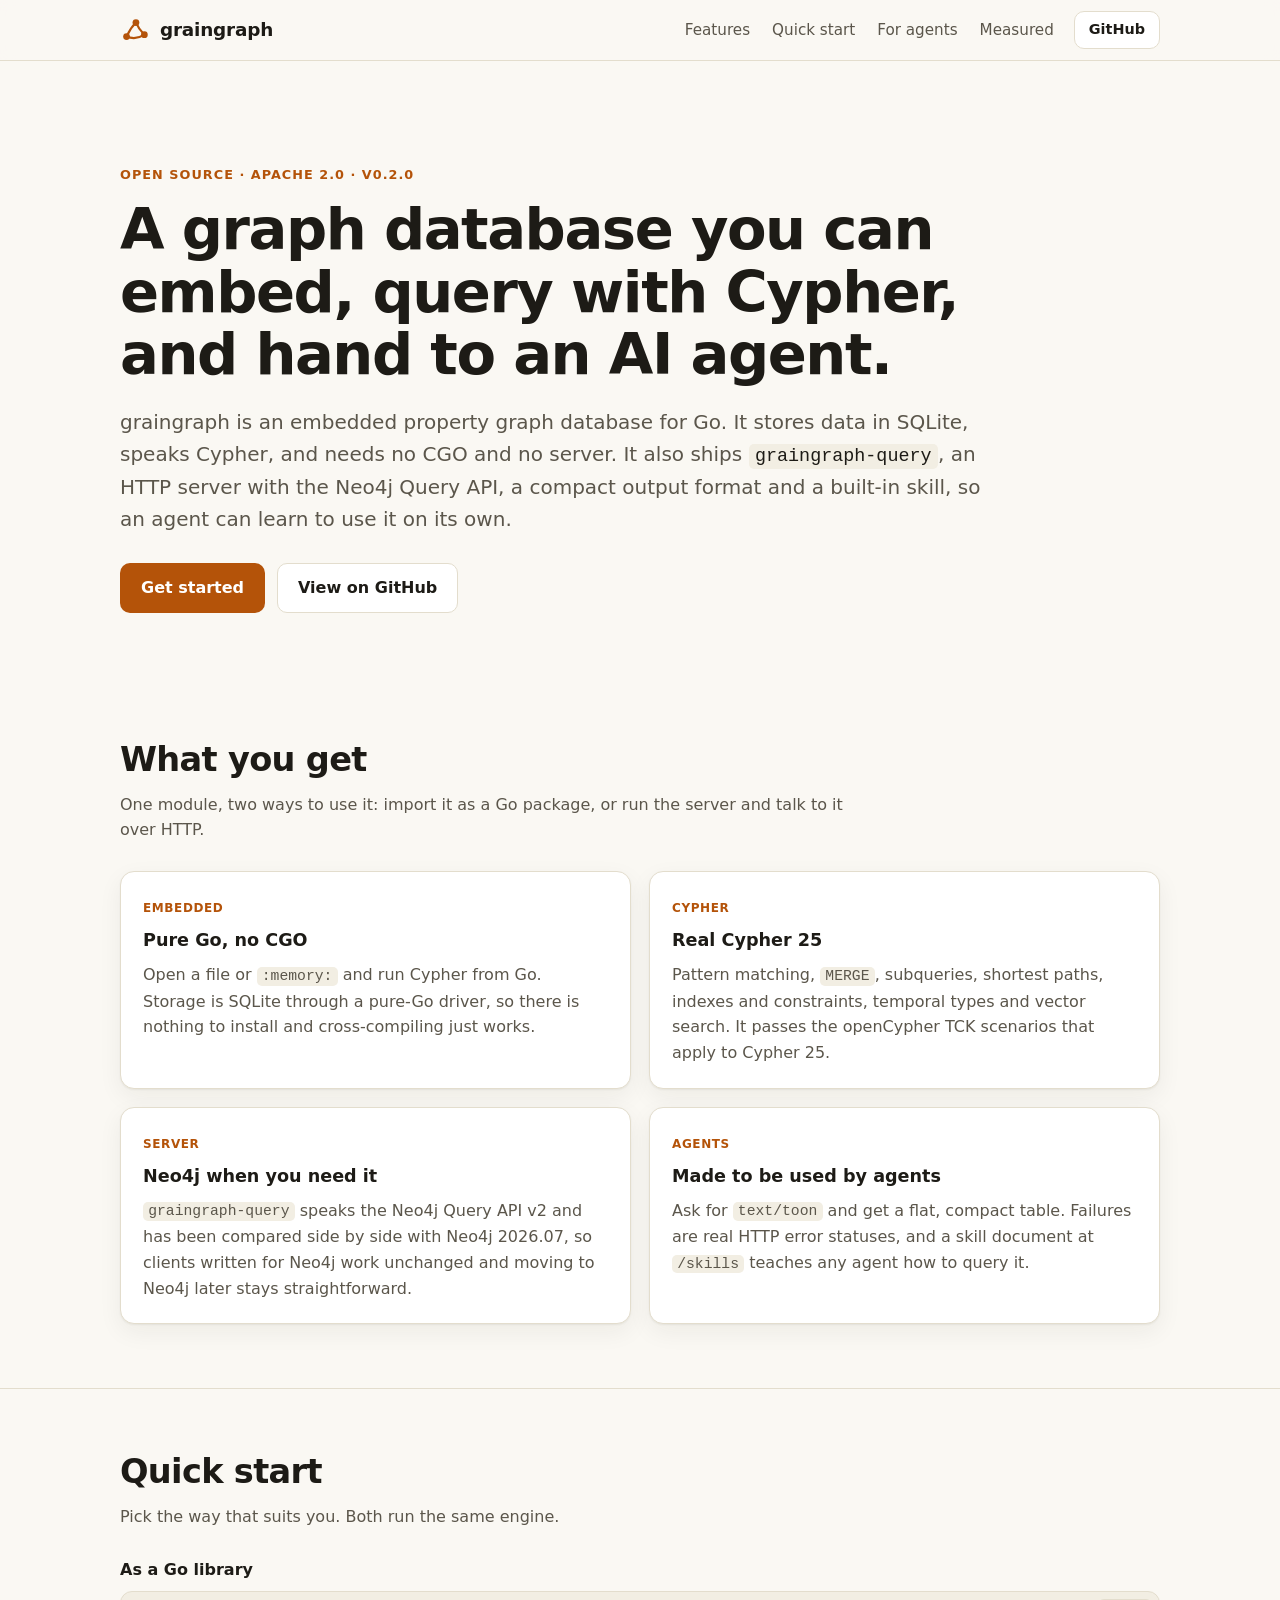
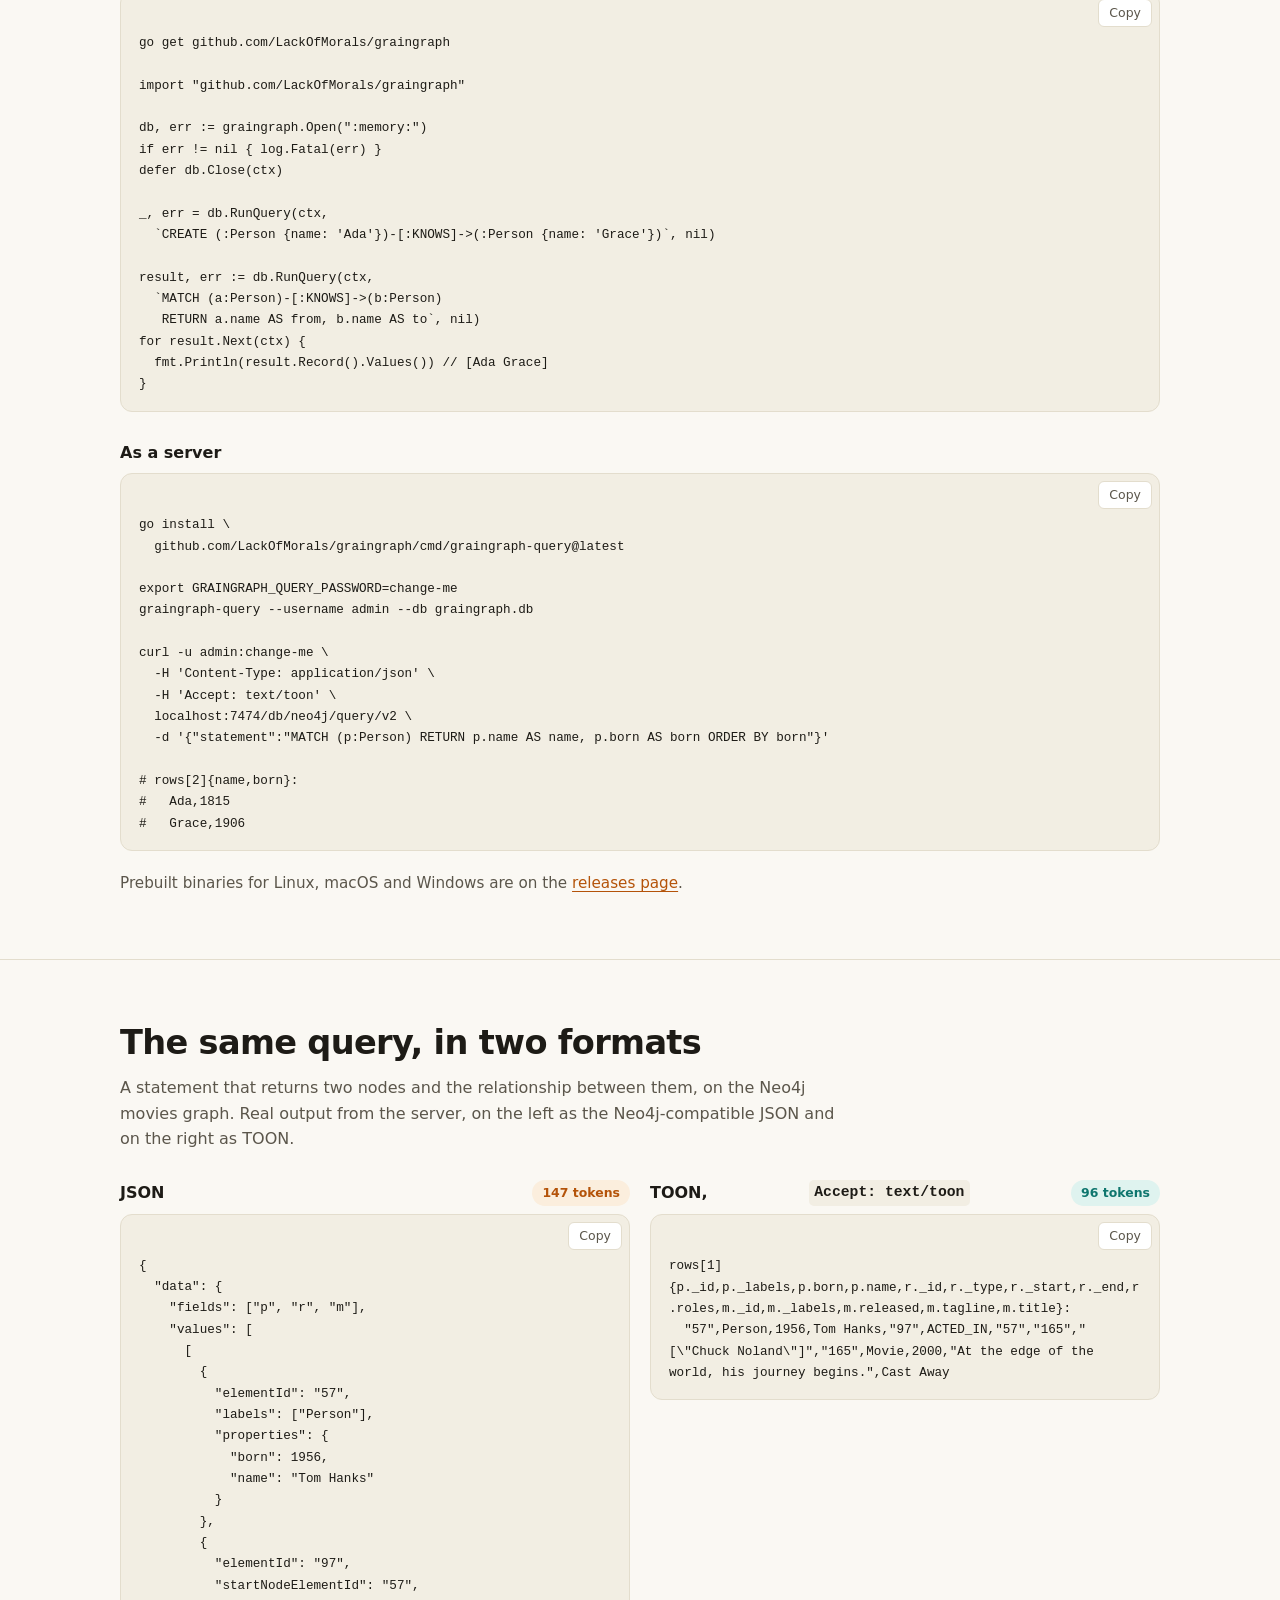
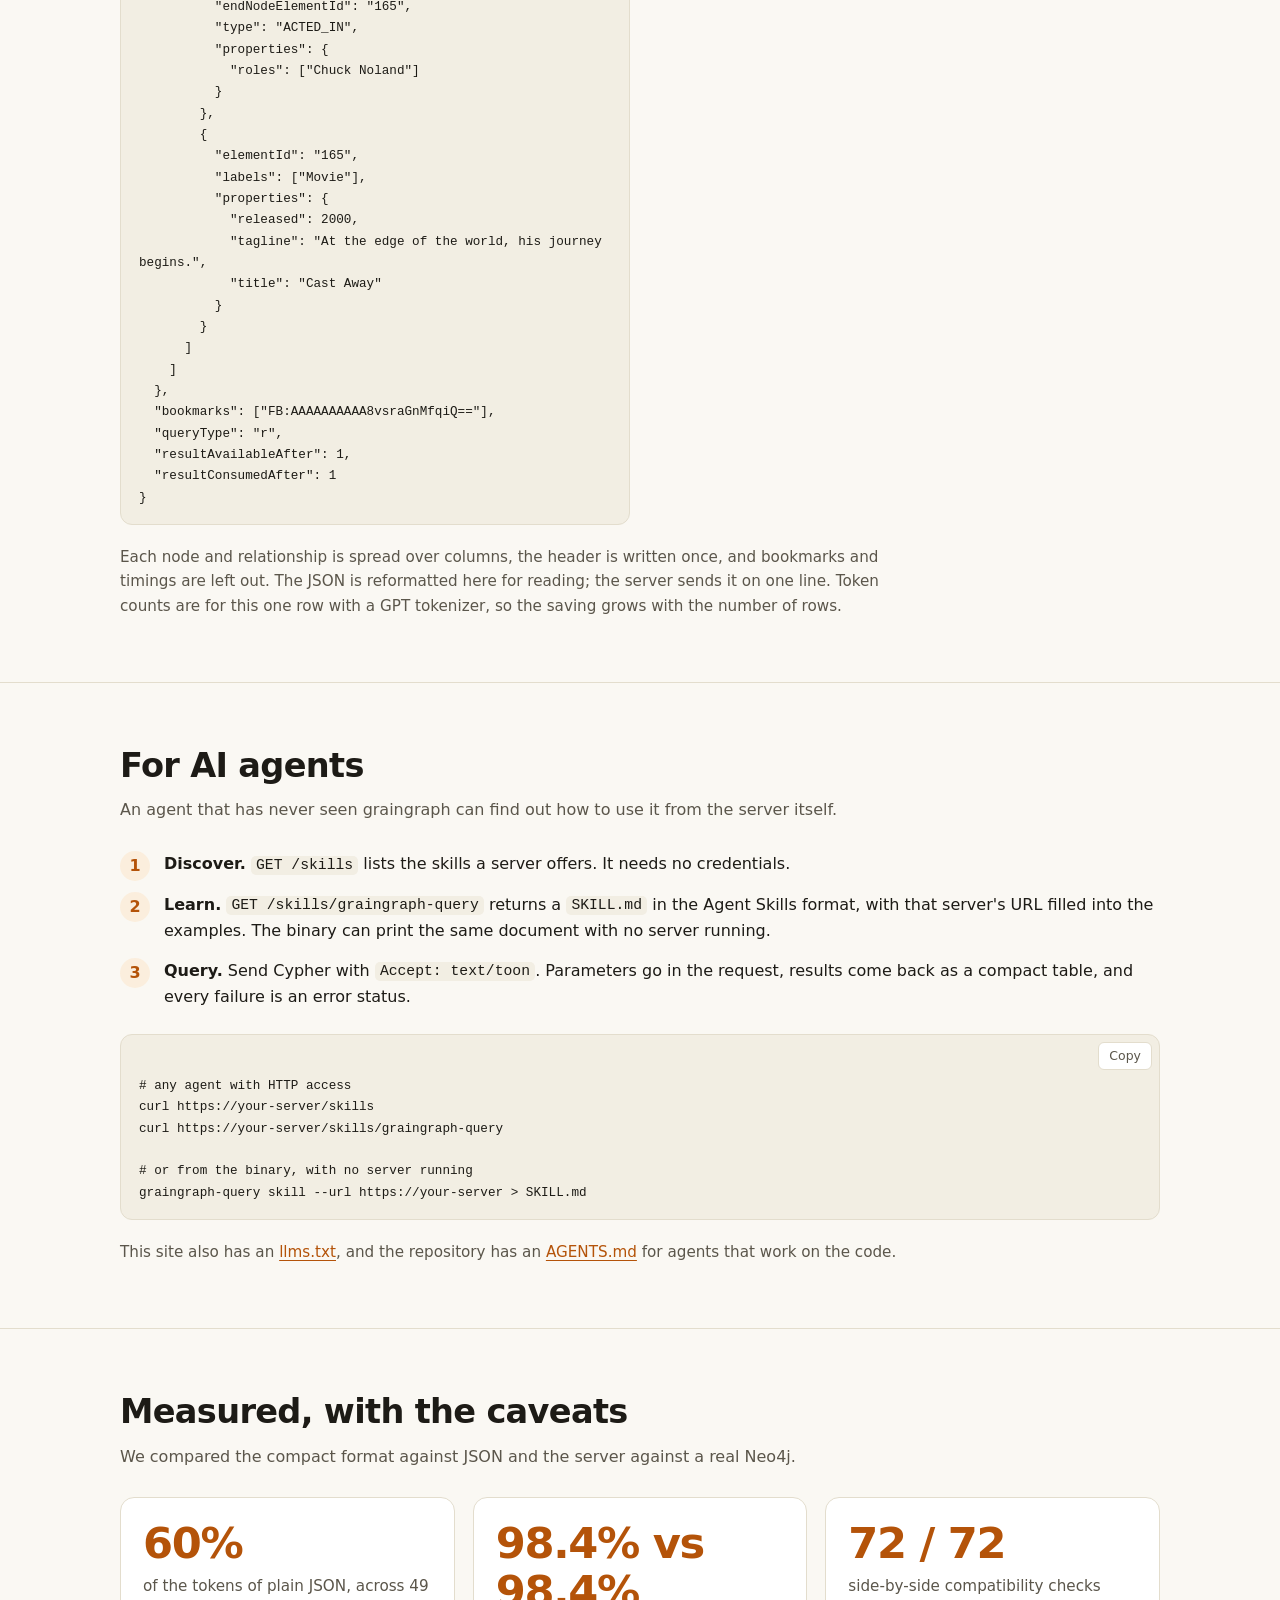
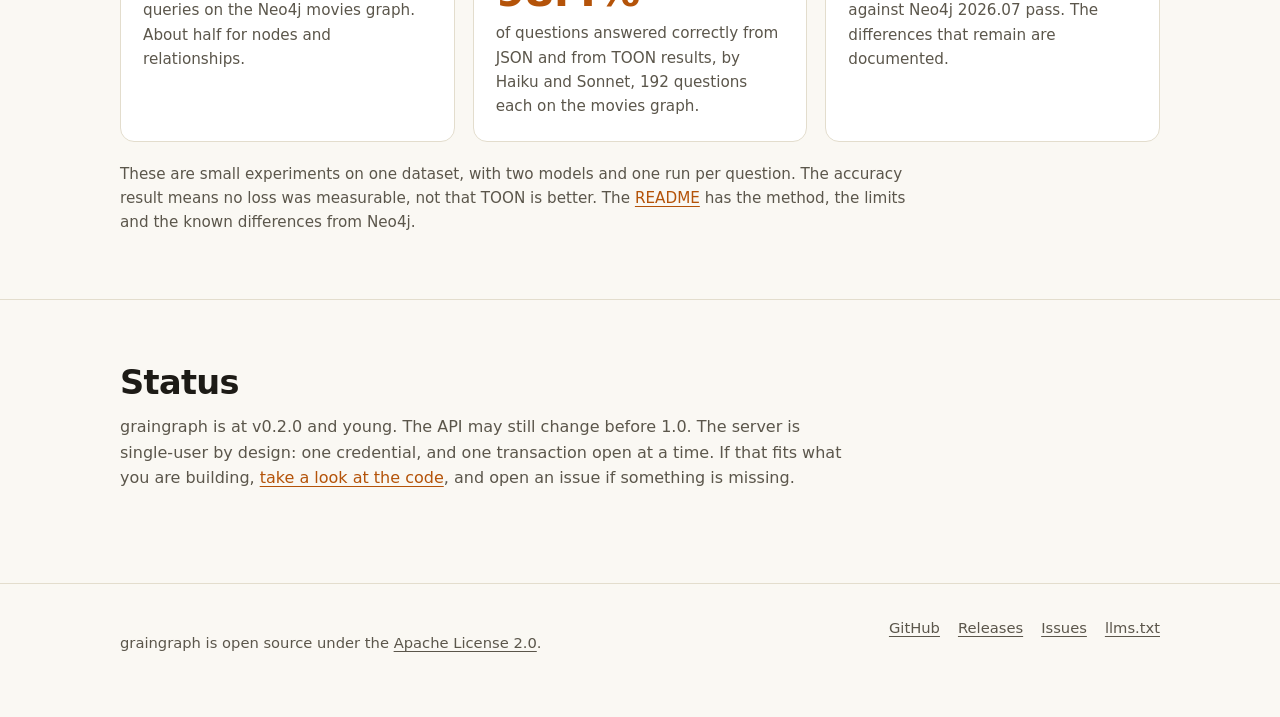
==== index.html @ 4929d7bf "Add the graingraph.com website A single-page site in plain HTML and CSS with no build step and no ex" ====
<!doctype html>
<html lang="en">
<head>
<meta charset="utf-8">
<meta name="viewport" content="width=device-width, initial-scale=1">
<title>graingraph: embedded graph database for Go, Neo4j-compatible</title>
<meta name="description" content="graingraph is an embedded property graph database for Go: Cypher over SQLite, no CGO. It also ships graingraph-query, a Neo4j Query API server with compact output and a built-in skill for AI agents.">
<link rel="canonical" href="https://graingraph.com/">
<link rel="icon" href="favicon.svg" type="image/svg+xml">
<meta name="theme-color" content="#faf8f3" media="(prefers-color-scheme: light)">
<meta name="theme-color" content="#14130f" media="(prefers-color-scheme: dark)">
<meta property="og:type" content="website">
<meta property="og:title" content="graingraph: embedded graph database for Go">
<meta property="og:description" content="Cypher over SQLite for Go, plus a Neo4j-compatible server with compact output and a built-in skill for AI agents.">
<meta property="og:url" content="https://graingraph.com/">
<meta name="twitter:card" content="summary">
<link rel="stylesheet" href="style.css">
<script src="script.js" defer></script>
</head>
<body>
<a class="skip" href="#main">Skip to content</a>

<header class="site-header">
  <div class="wrap bar">
    <a class="brand" href="./" aria-label="graingraph home">
      <svg viewBox="0 0 32 32" aria-hidden="true">
        <path class="e" d="M7 23 C 11 14, 14 11, 17 8 M17 8 C 19 13, 22 17, 26 21 M7 23 C 14 26, 20 25, 26 21" fill="none" stroke-width="2.2" stroke-linecap="round"/>
        <circle class="n" cx="7" cy="23" r="3.6"/><circle class="n" cx="17" cy="8" r="3.6"/><circle class="n" cx="26" cy="21" r="3.6"/>
      </svg>
      graingraph
    </a>
    <nav aria-label="Main">
      <ul>
        <li><a href="#features">Features</a></li>
        <li><a href="#quick-start">Quick start</a></li>
        <li><a href="#agents">For agents</a></li>
        <li><a href="#measured">Measured</a></li>
        <li><a class="btn secondary small" href="https://github.com/LackOfMorals/graingraph">GitHub</a></li>
      </ul>
    </nav>
  </div>
</header>

<main id="main">
  <div class="wrap">
    <div class="hero">
      <p class="eyebrow">Open source &middot; Apache 2.0 &middot; v0.2.0</p>
      <h1>A graph database you can embed, query with Cypher, and hand to an AI agent.</h1>
      <p class="lede">graingraph is an embedded property graph database for Go. It stores data in SQLite, speaks Cypher, and needs no CGO and no server. It also ships <code>graingraph-query</code>, an HTTP server with the Neo4j Query API, a compact output format and a built-in skill, so an agent can learn to use it on its own.</p>
      <div class="cta">
        <a class="btn primary" href="#quick-start">Get started</a>
        <a class="btn secondary" href="https://github.com/LackOfMorals/graingraph">View on GitHub</a>
      </div>
    </div>
  </div>

  <section id="features">
    <div class="wrap">
      <h2>What you get</h2>
      <p class="sub">One module, two ways to use it: import it as a Go package, or run the server and talk to it over HTTP.</p>
      <div class="cards">
        <article class="card">
          <span class="tag">Embedded</span>
          <h3>Pure Go, no CGO</h3>
          <p>Open a file or <code>:memory:</code> and run Cypher from Go. Storage is SQLite through a pure-Go driver, so there is nothing to install and cross-compiling just works.</p>
        </article>
        <article class="card">
          <span class="tag">Cypher</span>
          <h3>Real Cypher 25</h3>
          <p>Pattern matching, <code>MERGE</code>, subqueries, shortest paths, indexes and constraints, temporal types and vector search. It passes the openCypher TCK scenarios that apply to Cypher 25.</p>
        </article>
        <article class="card">
          <span class="tag">Server</span>
          <h3>Neo4j when you need it</h3>
          <p><code>graingraph-query</code> speaks the Neo4j Query API v2 and has been compared side by side with Neo4j 2026.07, so clients written for Neo4j work unchanged and moving to Neo4j later stays straightforward.</p>
        </article>
        <article class="card">
          <span class="tag">Agents</span>
          <h3>Made to be used by agents</h3>
          <p>Ask for <code>text/toon</code> and get a flat, compact table. Failures are real HTTP error statuses, and a skill document at <code>/skills</code> teaches any agent how to query it.</p>
        </article>
      </div>
    </div>
  </section>

  <section id="quick-start">
    <div class="wrap">
      <h2>Quick start</h2>
      <p class="sub">Pick the way that suits you. Both run the same engine.</p>
      <div class="stack">
        <div>
          <p class="label">As a Go library</p>
          <div class="code"><pre><code>go get github.com/LackOfMorals/graingraph

import "github.com/LackOfMorals/graingraph"

db, err := graingraph.Open(":memory:")
if err != nil { log.Fatal(err) }
defer db.Close(ctx)

_, err = db.RunQuery(ctx,
  `CREATE (:Person {name: 'Ada'})-[:KNOWS]-&gt;(:Person {name: 'Grace'})`, nil)

result, err := db.RunQuery(ctx,
  `MATCH (a:Person)-[:KNOWS]-&gt;(b:Person)
   RETURN a.name AS from, b.name AS to`, nil)
for result.Next(ctx) {
  fmt.Println(result.Record().Values()) // [Ada Grace]
}</code></pre></div>
        </div>
        <div>
          <p class="label">As a server</p>
          <div class="code"><pre><code>go install \
  github.com/LackOfMorals/graingraph/cmd/graingraph-query@latest

export GRAINGRAPH_QUERY_PASSWORD=change-me
graingraph-query --username admin --db graingraph.db

curl -u admin:change-me \
  -H 'Content-Type: application/json' \
  -H 'Accept: text/toon' \
  localhost:7474/db/neo4j/query/v2 \
  -d '{"statement":"MATCH (p:Person) RETURN p.name AS name, p.born AS born ORDER BY born"}'

# rows[2]{name,born}:
#   Ada,1815
#   Grace,1906</code></pre></div>
          <p class="note">Prebuilt binaries for Linux, macOS and Windows are on the <a href="https://github.com/LackOfMorals/graingraph/releases">releases page</a>.</p>
        </div>
      </div>
    </div>
  </section>

  <section id="same-query">
    <div class="wrap">
      <h2>The same query, in two formats</h2>
      <p class="sub">A statement that returns two nodes and the relationship between them, on the Neo4j movies graph. Real output from the server, on the left as the Neo4j-compatible JSON and on the right as TOON.</p>
      <div class="two">
        <div>
          <p class="label">JSON <span class="pill">147 tokens</span></p>
          <div class="code wrapcode"><pre><code>{
  "data": {
    "fields": ["p", "r", "m"],
    "values": [
      [
        {
          "elementId": "57",
          "labels": ["Person"],
          "properties": {
            "born": 1956,
            "name": "Tom Hanks"
          }
        },
        {
          "elementId": "97",
          "startNodeElementId": "57",
          "endNodeElementId": "165",
          "type": "ACTED_IN",
          "properties": {
            "roles": ["Chuck Noland"]
          }
        },
        {
          "elementId": "165",
          "labels": ["Movie"],
          "properties": {
            "released": 2000,
            "tagline": "At the edge of the world, his journey begins.",
            "title": "Cast Away"
          }
        }
      ]
    ]
  },
  "bookmarks": ["FB:AAAAAAAAAA8vsraGnMfqiQ=="],
  "queryType": "r",
  "resultAvailableAfter": 1,
  "resultConsumedAfter": 1
}</code></pre></div>
        </div>
        <div>
          <p class="label">TOON, <code>Accept: text/toon</code> <span class="pill teal">96 tokens</span></p>
          <div class="code wrapcode"><pre><code>rows[1]{p._id,p._labels,p.born,p.name,r._id,r._type,r._start,r._end,r.roles,m._id,m._labels,m.released,m.tagline,m.title}:
  "57",Person,1956,Tom Hanks,"97",ACTED_IN,"57","165","[\"Chuck Noland\"]","165",Movie,2000,"At the edge of the world, his journey begins.",Cast Away</code></pre></div>
        </div>
      </div>
      <p class="note">Each node and relationship is spread over columns, the header is written once, and bookmarks and timings are left out. The JSON is reformatted here for reading; the server sends it on one line. Token counts are for this one row with a GPT tokenizer, so the saving grows with the number of rows.</p>
    </div>
  </section>

  <section id="agents">
    <div class="wrap">
      <h2>For AI agents</h2>
      <p class="sub">An agent that has never seen graingraph can find out how to use it from the server itself.</p>
      <ol class="steps">
        <li><strong>Discover.</strong> <code>GET /skills</code> lists the skills a server offers. It needs no credentials.</li>
        <li><strong>Learn.</strong> <code>GET /skills/graingraph-query</code> returns a <code>SKILL.md</code> in the Agent Skills format, with that server's URL filled into the examples. The binary can print the same document with no server running.</li>
        <li><strong>Query.</strong> Send Cypher with <code>Accept: text/toon</code>. Parameters go in the request, results come back as a compact table, and every failure is an error status.</li>
      </ol>
      <div class="code"><pre><code># any agent with HTTP access
curl https://your-server/skills
curl https://your-server/skills/graingraph-query

# or from the binary, with no server running
graingraph-query skill --url https://your-server &gt; SKILL.md</code></pre></div>
      <p class="note">This site also has an <a href="llms.txt">llms.txt</a>, and the repository has an <a href="https://github.com/LackOfMorals/graingraph/blob/main/AGENTS.md">AGENTS.md</a> for agents that work on the code.</p>
    </div>
  </section>

  <section id="measured">
    <div class="wrap">
      <h2>Measured, with the caveats</h2>
      <p class="sub">We compared the compact format against JSON and the server against a real Neo4j.</p>
      <div class="stats">
        <div class="stat"><p class="big">60%</p><p>of the tokens of plain JSON, across 49 queries on the Neo4j movies graph. About half for nodes and relationships.</p></div>
        <div class="stat"><p class="big">98.4% vs 98.4%</p><p>of questions answered correctly from JSON and from TOON results, by Haiku and Sonnet, 192 questions each on the movies graph.</p></div>
        <div class="stat"><p class="big">72 / 72</p><p>side-by-side compatibility checks against Neo4j 2026.07 pass. The differences that remain are documented.</p></div>
      </div>
      <p class="note">These are small experiments on one dataset, with two models and one run per question. The accuracy result means no loss was measurable, not that TOON is better. The <a href="https://github.com/LackOfMorals/graingraph#token-cost-and-accuracy">README</a> has the method, the limits and the known differences from Neo4j.</p>
    </div>
  </section>

  <section id="status">
    <div class="wrap">
      <h2>Status</h2>
      <p class="sub">graingraph is at v0.2.0 and young. The API may still change before 1.0. The server is single-user by design: one credential, and one transaction open at a time. If that fits what you are building, <a href="https://github.com/LackOfMorals/graingraph">take a look at the code</a>, and open an issue if something is missing.</p>
    </div>
  </section>
</main>

<footer>
  <div class="wrap">
    <p>graingraph is open source under the <a href="https://github.com/LackOfMorals/graingraph/blob/main/LICENSE">Apache License 2.0</a>.</p>
    <ul>
      <li><a href="https://github.com/LackOfMorals/graingraph">GitHub</a></li>
      <li><a href="https://github.com/LackOfMorals/graingraph/releases">Releases</a></li>
      <li><a href="https://github.com/LackOfMorals/graingraph/issues">Issues</a></li>
      <li><a href="llms.txt">llms.txt</a></li>
    </ul>
  </div>
</footer>
</body>
</html>
---- style.css ----
/* graingraph.com: plain CSS, no build step, no external requests. */
:root {
  color-scheme: light dark;
  --bg: #faf8f3;
  --surface: #ffffff;
  --code-bg: #f2eee3;
  --text: #1d1b16;
  --muted: #5b564b;
  --border: #e3ddcd;
  --accent: #b45309;
  --accent-text: #ffffff;
  --accent-soft: #fbeedd;
  --teal: #0f766e;
  --teal-soft: #dff3ef;
  --shadow: 0 1px 2px rgba(29, 27, 22, .06), 0 8px 24px rgba(29, 27, 22, .06);
  --font: system-ui, -apple-system, "Segoe UI", Roboto, "Helvetica Neue", Arial, sans-serif;
  --mono: ui-monospace, SFMono-Regular, Menlo, Consolas, "Liberation Mono", monospace;
}
@media (prefers-color-scheme: dark) {
  :root {
    --bg: #14130f;
    --surface: #1c1a15;
    --code-bg: #1f1d17;
    --text: #efeadc;
    --muted: #aaa28f;
    --border: #302c23;
    --accent: #f0b04a;
    --accent-text: #1a1408;
    --accent-soft: #2b2314;
    --teal: #5eead4;
    --teal-soft: #12302c;
    --shadow: none;
  }
}

*, *::before, *::after { box-sizing: border-box; }
html { scroll-behavior: smooth; -webkit-text-size-adjust: 100%; }
body {
  margin: 0;
  background: var(--bg);
  color: var(--text);
  font: 1rem/1.6 var(--font);
  text-rendering: optimizeLegibility;
}
img, svg { max-width: 100%; }
a { color: var(--accent); text-underline-offset: .18em; }
a:hover { text-decoration-thickness: 2px; }
:focus-visible { outline: 3px solid var(--accent); outline-offset: 3px; border-radius: 4px; }
code, pre { font-family: var(--mono); font-variant-ligatures: none; }
code { font-size: .92em; }
:not(pre) > code { background: var(--code-bg); padding: .1em .35em; border-radius: 5px; }

.wrap { width: 100%; max-width: 1080px; margin: 0 auto; padding: 0 20px; }
.skip { position: absolute; left: -999px; top: 8px; background: var(--accent); color: var(--accent-text); padding: 8px 14px; border-radius: 6px; z-index: 10; }
.skip:focus { left: 8px; }

/* header */
.site-header { position: sticky; top: 0; z-index: 5; background: color-mix(in srgb, var(--bg) 88%, transparent); backdrop-filter: blur(8px); border-bottom: 1px solid var(--border); }
.bar { display: flex; align-items: center; justify-content: space-between; gap: 16px; min-height: 60px; flex-wrap: wrap; padding-block: 8px; }
.brand { display: inline-flex; align-items: center; gap: 10px; color: var(--text); text-decoration: none; font-weight: 700; font-size: 1.15rem; letter-spacing: -.01em; }
.brand svg { width: 30px; height: 30px; }
.brand .n { fill: var(--accent); }
.brand .e { stroke: var(--accent); }
nav ul { display: flex; flex-wrap: wrap; gap: 4px 18px; list-style: none; margin: 0; padding: 0; align-items: center; }
nav a { color: var(--muted); text-decoration: none; font-size: .95rem; padding: 6px 2px; }
nav a:hover { color: var(--text); }

/* buttons */
.btn { display: inline-block; padding: 11px 20px; border-radius: 10px; font-weight: 600; text-decoration: none; border: 1px solid transparent; font-size: 1rem; }
.btn.primary { background: var(--accent); color: var(--accent-text); }
.btn.primary:hover { filter: brightness(1.07); }
.btn.secondary { border-color: var(--border); color: var(--text); background: var(--surface); }
.btn.secondary:hover { border-color: var(--accent); }
.btn.small { padding: 6px 14px; font-size: .9rem; }

/* hero */
.hero { padding: clamp(48px, 9vw, 104px) 0 clamp(36px, 6vw, 64px); }
.eyebrow { color: var(--accent); font-weight: 700; letter-spacing: .08em; text-transform: uppercase; font-size: .8rem; margin: 0 0 14px; }
h1 { font-size: clamp(2rem, 5.2vw, 3.6rem); line-height: 1.08; letter-spacing: -.025em; margin: 0 0 20px; max-width: 18em; text-wrap: balance; }
.lede { font-size: clamp(1.05rem, 1.6vw, 1.25rem); color: var(--muted); max-width: 44em; margin: 0 0 28px; }
.lede code { color: var(--text); }
.cta { display: flex; flex-wrap: wrap; gap: 12px; }

/* sections */
section { padding: clamp(36px, 6vw, 64px) 0; }
section + section { border-top: 1px solid var(--border); }
h2 { font-size: clamp(1.5rem, 3vw, 2.1rem); line-height: 1.15; letter-spacing: -.02em; margin: 0 0 12px; }
h3 { font-size: 1.1rem; margin: 0 0 8px; }
.sub { color: var(--muted); max-width: 46em; margin: 0 0 28px; }

.cards { display: grid; grid-template-columns: repeat(auto-fit, minmax(min(100%, 440px), 1fr)); gap: 18px; }
.card { background: var(--surface); border: 1px solid var(--border); border-radius: 14px; padding: 22px; box-shadow: var(--shadow); }
.card p { margin: 0; color: var(--muted); }
.card .tag { display: inline-block; font-size: .75rem; font-weight: 700; letter-spacing: .05em; text-transform: uppercase; color: var(--accent); margin-bottom: 8px; }

/* code */
.code { position: relative; margin: 0; }
pre { margin: 0; padding: 16px 18px; background: var(--code-bg); border: 1px solid var(--border); border-radius: 12px; overflow-x: auto; font-size: .86rem; line-height: 1.55; tab-size: 2; }
.code.has-copy pre { padding-top: 40px; }
.code .copy { position: absolute; top: 8px; right: 8px; font: inherit; font-size: .78rem; padding: 3px 10px; border-radius: 6px; border: 1px solid var(--border); background: var(--surface); color: var(--muted); cursor: pointer; }
.code .copy:hover { color: var(--text); border-color: var(--accent); }
.stack { display: grid; grid-template-columns: minmax(0, 1fr); gap: 28px; }
.stack > *, .two > * { min-width: 0; }
.wrapcode pre { white-space: pre-wrap; overflow-wrap: anywhere; }
.two { display: grid; grid-template-columns: repeat(auto-fit, minmax(min(100%, 440px), 1fr)); gap: 20px; align-items: start; }
.label { display: flex; align-items: center; justify-content: space-between; gap: 10px; margin: 0 0 8px; font-weight: 600; }
.pill { font-size: .78rem; font-weight: 700; padding: 3px 10px; border-radius: 999px; background: var(--accent-soft); color: var(--accent); white-space: nowrap; }
.pill.teal { background: var(--teal-soft); color: var(--teal); }
.note { color: var(--muted); font-size: .95rem; max-width: 52em; margin: 20px 0 0; }

/* stats */
.stats { display: grid; grid-template-columns: repeat(auto-fit, minmax(min(100%, 280px), 1fr)); gap: 18px; margin-bottom: 20px; }
.stat { background: var(--surface); border: 1px solid var(--border); border-radius: 14px; padding: 22px; }
.stat .big { font-size: clamp(2rem, 4vw, 2.7rem); font-weight: 800; letter-spacing: -.03em; line-height: 1.1; color: var(--accent); margin: 0 0 6px; }
.stat p { margin: 0; color: var(--muted); font-size: .95rem; }

.steps { counter-reset: s; list-style: none; padding: 0; margin: 0 0 24px; display: grid; gap: 14px; }
.steps li { counter-increment: s; position: relative; padding-left: 44px; }
.steps li::before { content: counter(s); position: absolute; left: 0; top: 0; width: 30px; height: 30px; display: grid; place-items: center; border-radius: 50%; background: var(--accent-soft); color: var(--accent); font-weight: 700; }

/* footer */
footer { border-top: 1px solid var(--border); padding: 32px 0 48px; color: var(--muted); font-size: .92rem; }
footer .wrap { display: flex; flex-wrap: wrap; gap: 12px 28px; justify-content: space-between; }
footer ul { display: flex; flex-wrap: wrap; gap: 8px 18px; list-style: none; padding: 0; margin: 0; }
footer a { color: var(--muted); }
footer a:hover { color: var(--text); }

@media (max-width: 560px) {
  .wrap { padding: 0 16px; }
  nav li:has(> .btn) { display: none; } /* the hero and footer link to GitHub */
  .bar { justify-content: center; }
  .btn { width: 100%; text-align: center; }
  .btn.small { width: auto; }
}
@media (prefers-reduced-motion: reduce) { html { scroll-behavior: auto; } }
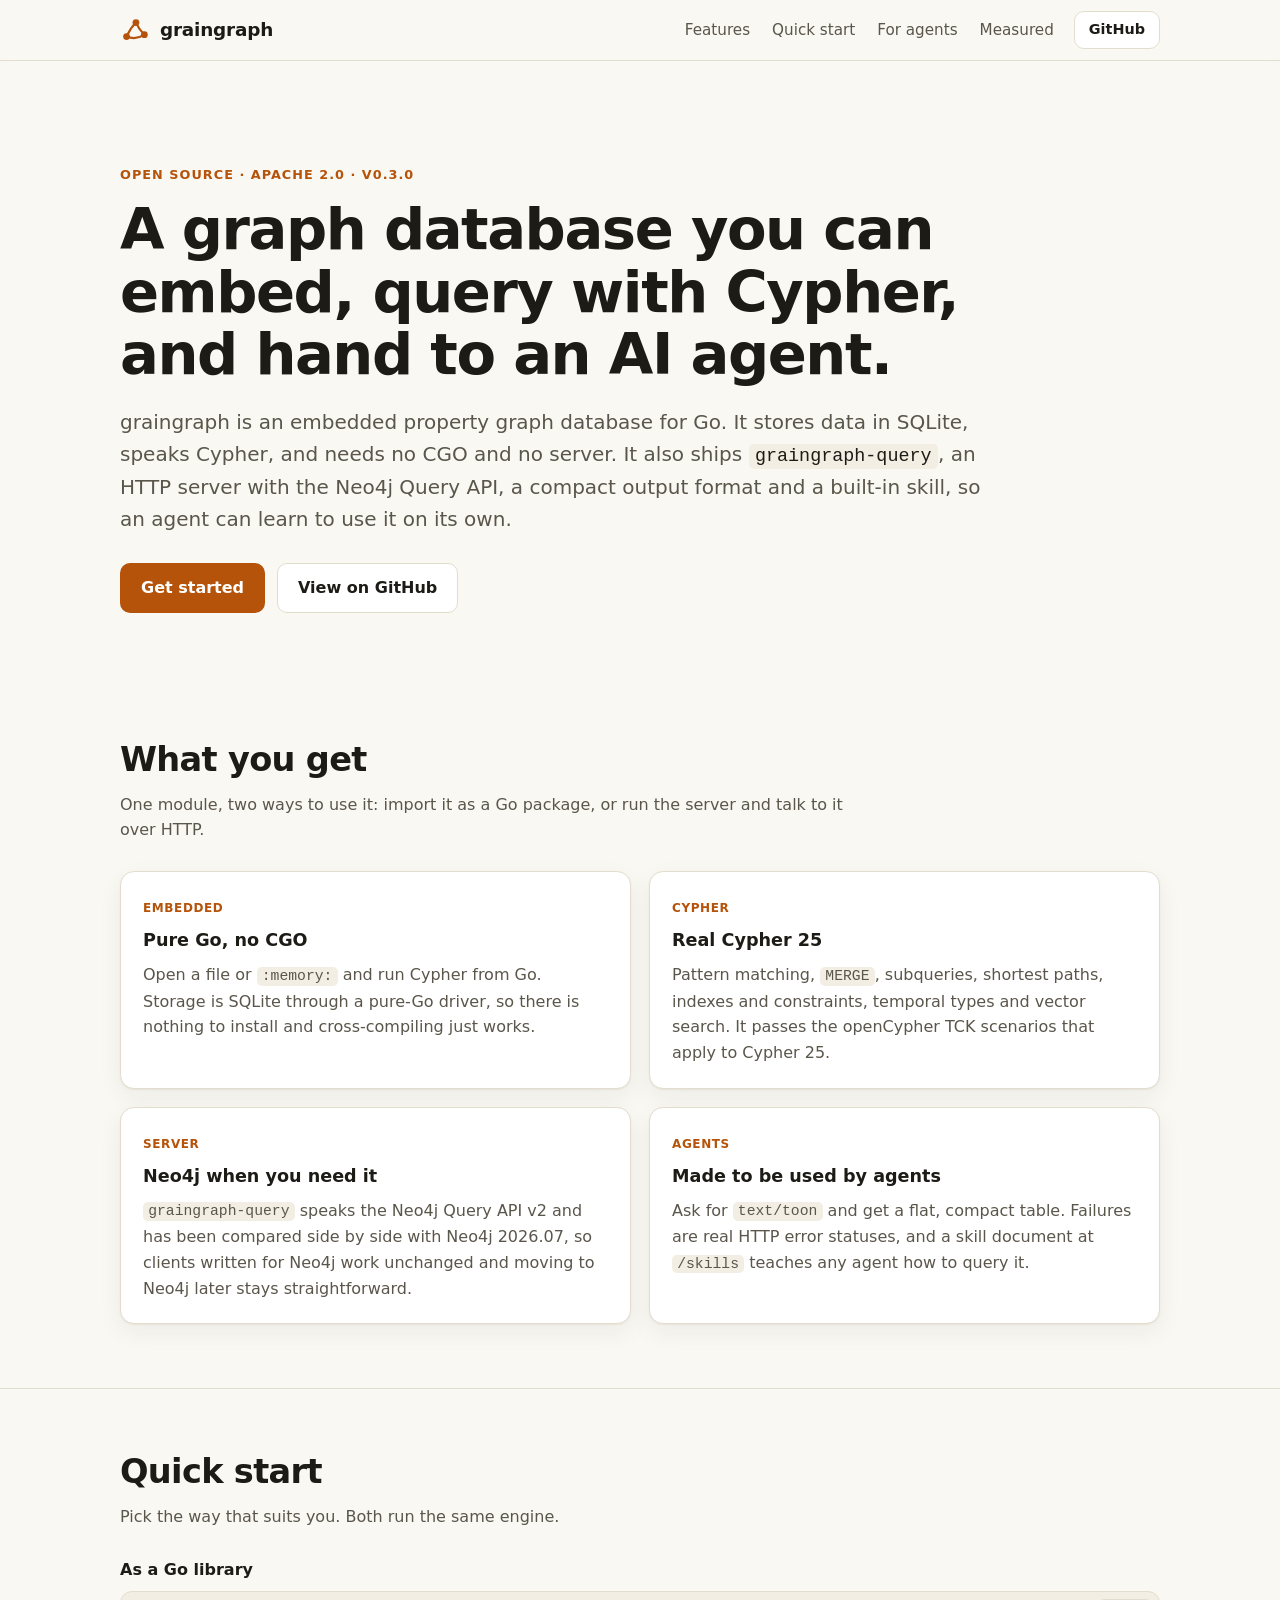
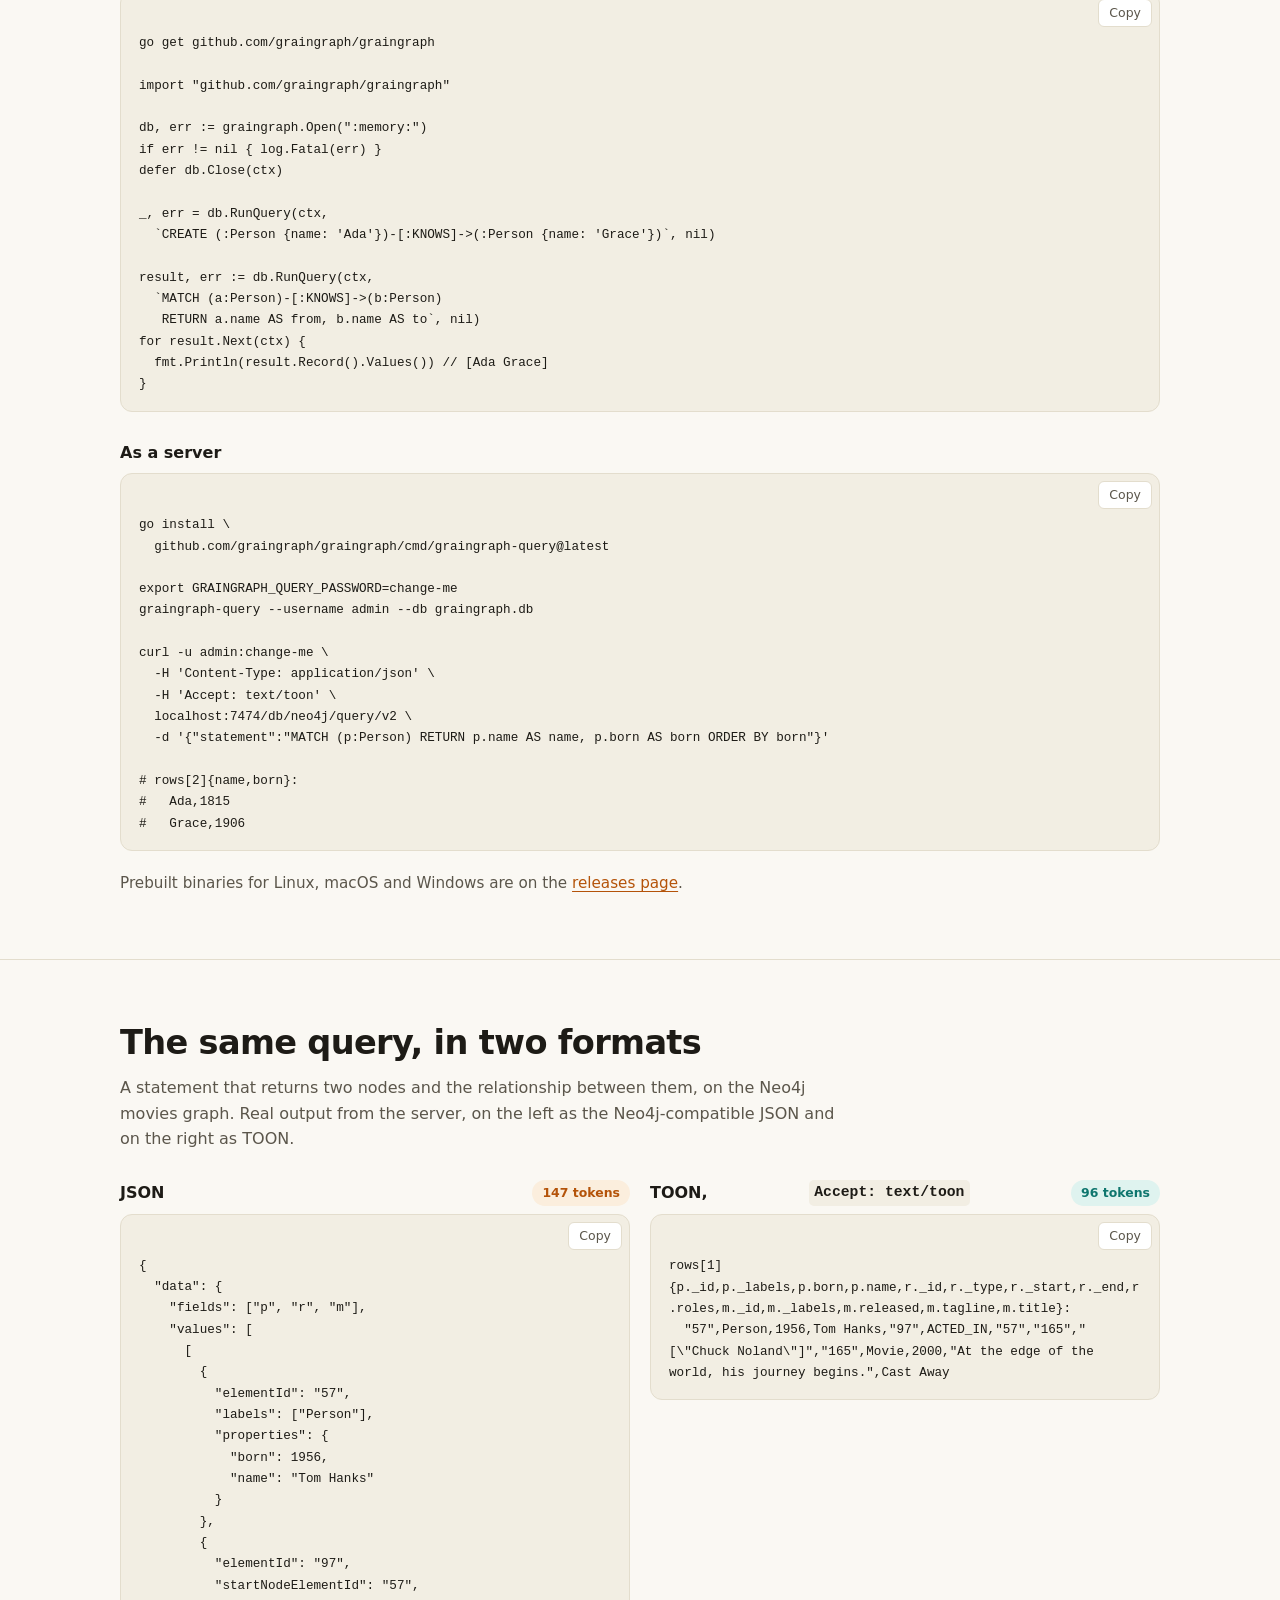
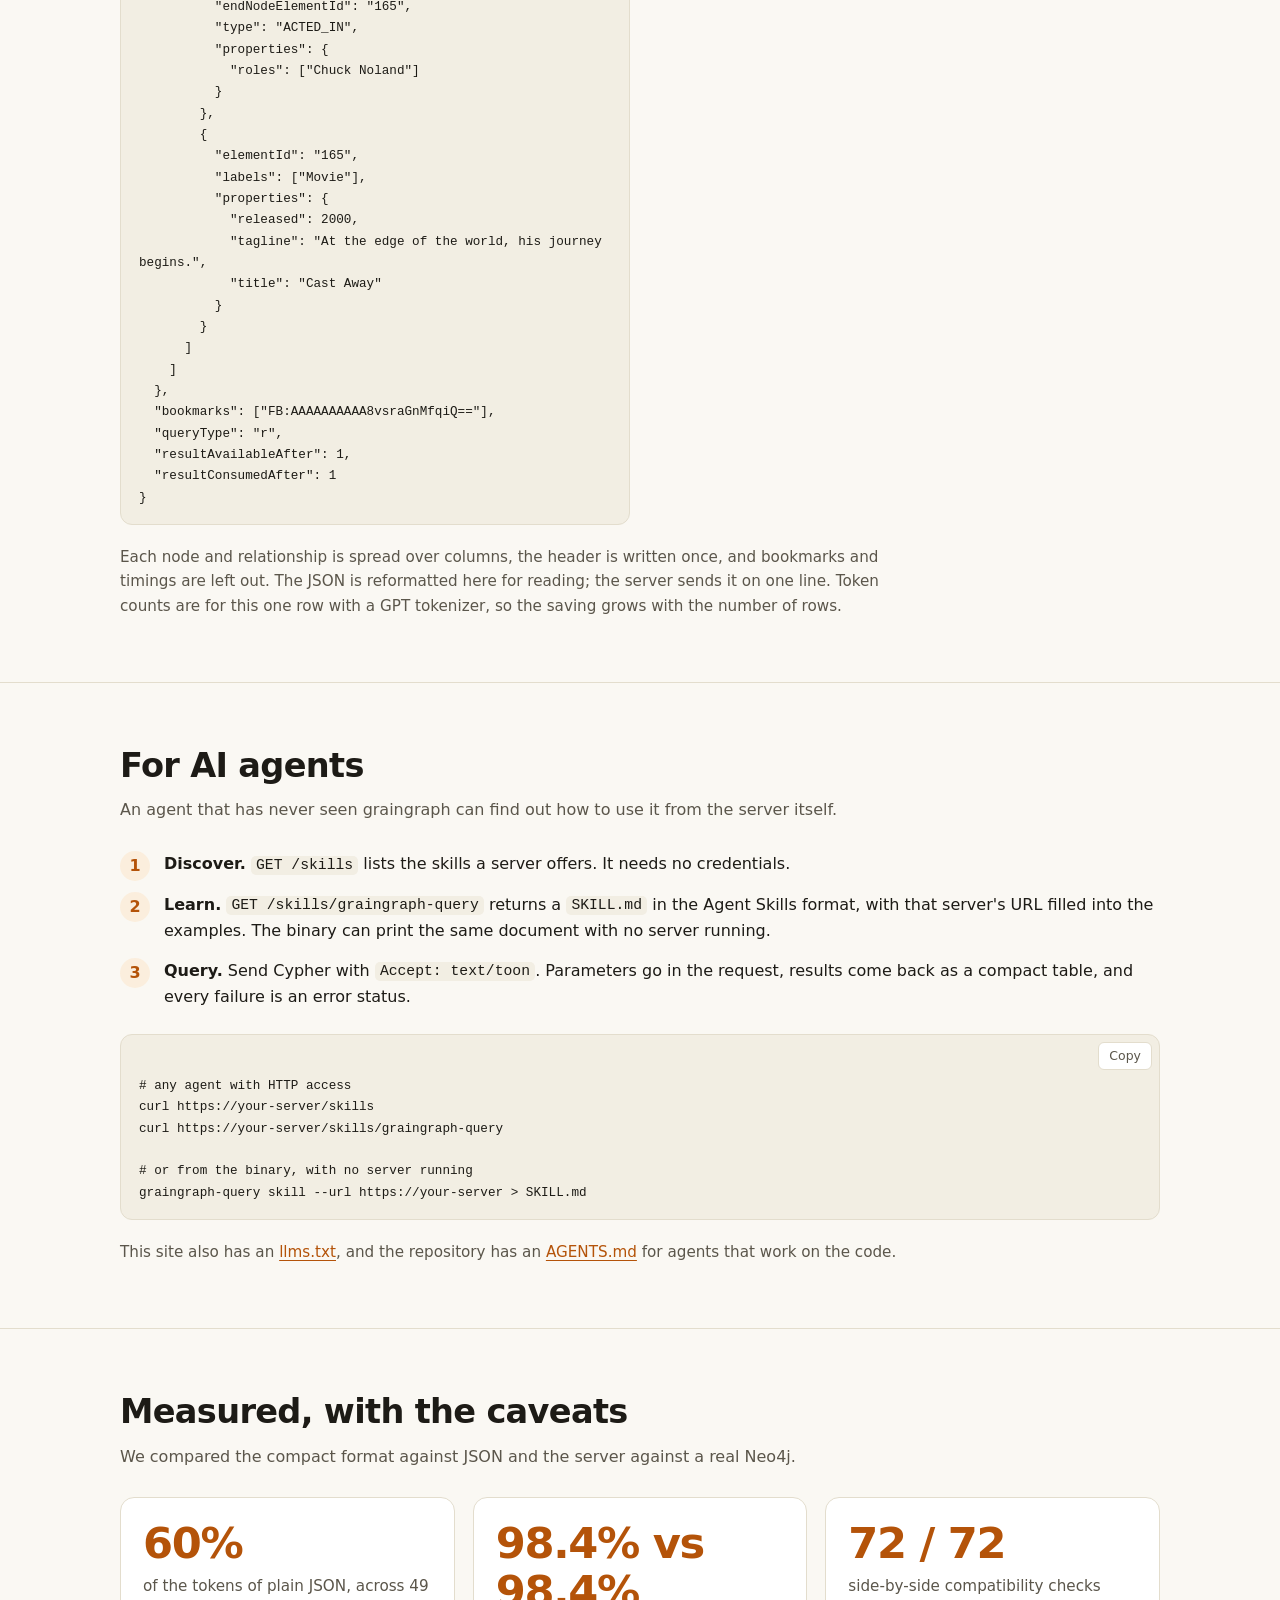
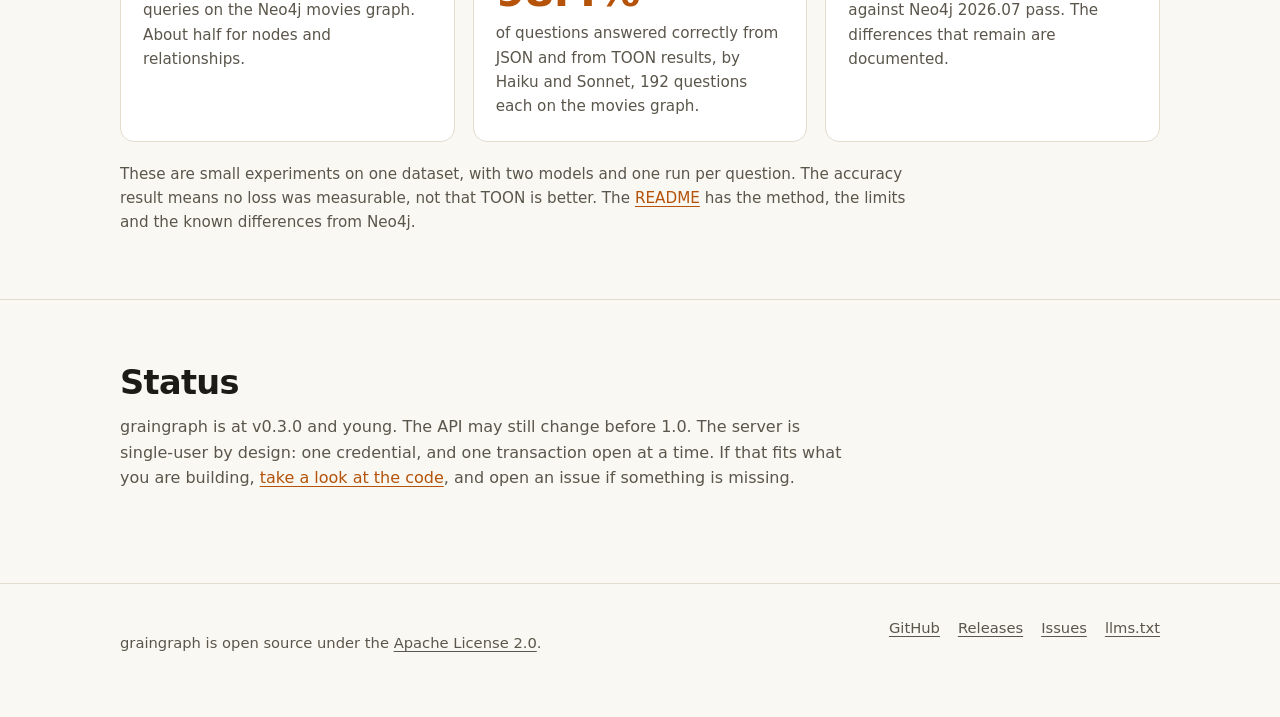
==== commit daf7f5f6: "Point the site at the graingraph account and v0.3.0 The repository moved to github.com/graingraph, s" ====
--- a/index.html
+++ b/index.html
@@ -35,7 +35,7 @@
         <li><a href="#quick-start">Quick start</a></li>
         <li><a href="#agents">For agents</a></li>
         <li><a href="#measured">Measured</a></li>
-        <li><a class="btn secondary small" href="https://github.com/LackOfMorals/graingraph">GitHub</a></li>
+        <li><a class="btn secondary small" href="https://github.com/graingraph/graingraph">GitHub</a></li>
       </ul>
     </nav>
   </div>
@@ -44,12 +44,12 @@
 <main id="main">
   <div class="wrap">
     <div class="hero">
-      <p class="eyebrow">Open source &middot; Apache 2.0 &middot; v0.2.0</p>
+      <p class="eyebrow">Open source &middot; Apache 2.0 &middot; v0.3.0</p>
       <h1>A graph database you can embed, query with Cypher, and hand to an AI agent.</h1>
       <p class="lede">graingraph is an embedded property graph database for Go. It stores data in SQLite, speaks Cypher, and needs no CGO and no server. It also ships <code>graingraph-query</code>, an HTTP server with the Neo4j Query API, a compact output format and a built-in skill, so an agent can learn to use it on its own.</p>
       <div class="cta">
         <a class="btn primary" href="#quick-start">Get started</a>
-        <a class="btn secondary" href="https://github.com/LackOfMorals/graingraph">View on GitHub</a>
+        <a class="btn secondary" href="https://github.com/graingraph/graingraph">View on GitHub</a>
       </div>
     </div>
   </div>
@@ -90,9 +90,9 @@
       <div class="stack">
         <div>
           <p class="label">As a Go library</p>
-          <div class="code"><pre><code>go get github.com/LackOfMorals/graingraph
-
-import "github.com/LackOfMorals/graingraph"
+          <div class="code"><pre><code>go get github.com/graingraph/graingraph
+
+import "github.com/graingraph/graingraph"
 
 db, err := graingraph.Open(":memory:")
 if err != nil { log.Fatal(err) }
@@ -111,7 +111,7 @@
         <div>
           <p class="label">As a server</p>
           <div class="code"><pre><code>go install \
-  github.com/LackOfMorals/graingraph/cmd/graingraph-query@latest
+  github.com/graingraph/graingraph/cmd/graingraph-query@latest
 
 export GRAINGRAPH_QUERY_PASSWORD=change-me
 graingraph-query --username admin --db graingraph.db
@@ -125,7 +125,7 @@
 # rows[2]{name,born}:
 #   Ada,1815
 #   Grace,1906</code></pre></div>
-          <p class="note">Prebuilt binaries for Linux, macOS and Windows are on the <a href="https://github.com/LackOfMorals/graingraph/releases">releases page</a>.</p>
+          <p class="note">Prebuilt binaries for Linux, macOS and Windows are on the <a href="https://github.com/graingraph/graingraph/releases">releases page</a>.</p>
         </div>
       </div>
     </div>
@@ -203,7 +203,7 @@
 
 # or from the binary, with no server running
 graingraph-query skill --url https://your-server &gt; SKILL.md</code></pre></div>
-      <p class="note">This site also has an <a href="llms.txt">llms.txt</a>, and the repository has an <a href="https://github.com/LackOfMorals/graingraph/blob/main/AGENTS.md">AGENTS.md</a> for agents that work on the code.</p>
+      <p class="note">This site also has an <a href="llms.txt">llms.txt</a>, and the repository has an <a href="https://github.com/graingraph/graingraph/blob/main/AGENTS.md">AGENTS.md</a> for agents that work on the code.</p>
     </div>
   </section>
 
@@ -216,25 +216,25 @@
         <div class="stat"><p class="big">98.4% vs 98.4%</p><p>of questions answered correctly from JSON and from TOON results, by Haiku and Sonnet, 192 questions each on the movies graph.</p></div>
         <div class="stat"><p class="big">72 / 72</p><p>side-by-side compatibility checks against Neo4j 2026.07 pass. The differences that remain are documented.</p></div>
       </div>
-      <p class="note">These are small experiments on one dataset, with two models and one run per question. The accuracy result means no loss was measurable, not that TOON is better. The <a href="https://github.com/LackOfMorals/graingraph#token-cost-and-accuracy">README</a> has the method, the limits and the known differences from Neo4j.</p>
+      <p class="note">These are small experiments on one dataset, with two models and one run per question. The accuracy result means no loss was measurable, not that TOON is better. The <a href="https://github.com/graingraph/graingraph#token-cost-and-accuracy">README</a> has the method, the limits and the known differences from Neo4j.</p>
     </div>
   </section>
 
   <section id="status">
     <div class="wrap">
       <h2>Status</h2>
-      <p class="sub">graingraph is at v0.2.0 and young. The API may still change before 1.0. The server is single-user by design: one credential, and one transaction open at a time. If that fits what you are building, <a href="https://github.com/LackOfMorals/graingraph">take a look at the code</a>, and open an issue if something is missing.</p>
+      <p class="sub">graingraph is at v0.3.0 and young. The API may still change before 1.0. The server is single-user by design: one credential, and one transaction open at a time. If that fits what you are building, <a href="https://github.com/graingraph/graingraph">take a look at the code</a>, and open an issue if something is missing.</p>
     </div>
   </section>
 </main>
 
 <footer>
   <div class="wrap">
-    <p>graingraph is open source under the <a href="https://github.com/LackOfMorals/graingraph/blob/main/LICENSE">Apache License 2.0</a>.</p>
+    <p>graingraph is open source under the <a href="https://github.com/graingraph/graingraph/blob/main/LICENSE">Apache License 2.0</a>.</p>
     <ul>
-      <li><a href="https://github.com/LackOfMorals/graingraph">GitHub</a></li>
-      <li><a href="https://github.com/LackOfMorals/graingraph/releases">Releases</a></li>
-      <li><a href="https://github.com/LackOfMorals/graingraph/issues">Issues</a></li>
+      <li><a href="https://github.com/graingraph/graingraph">GitHub</a></li>
+      <li><a href="https://github.com/graingraph/graingraph/releases">Releases</a></li>
+      <li><a href="https://github.com/graingraph/graingraph/issues">Issues</a></li>
       <li><a href="llms.txt">llms.txt</a></li>
     </ul>
   </div>
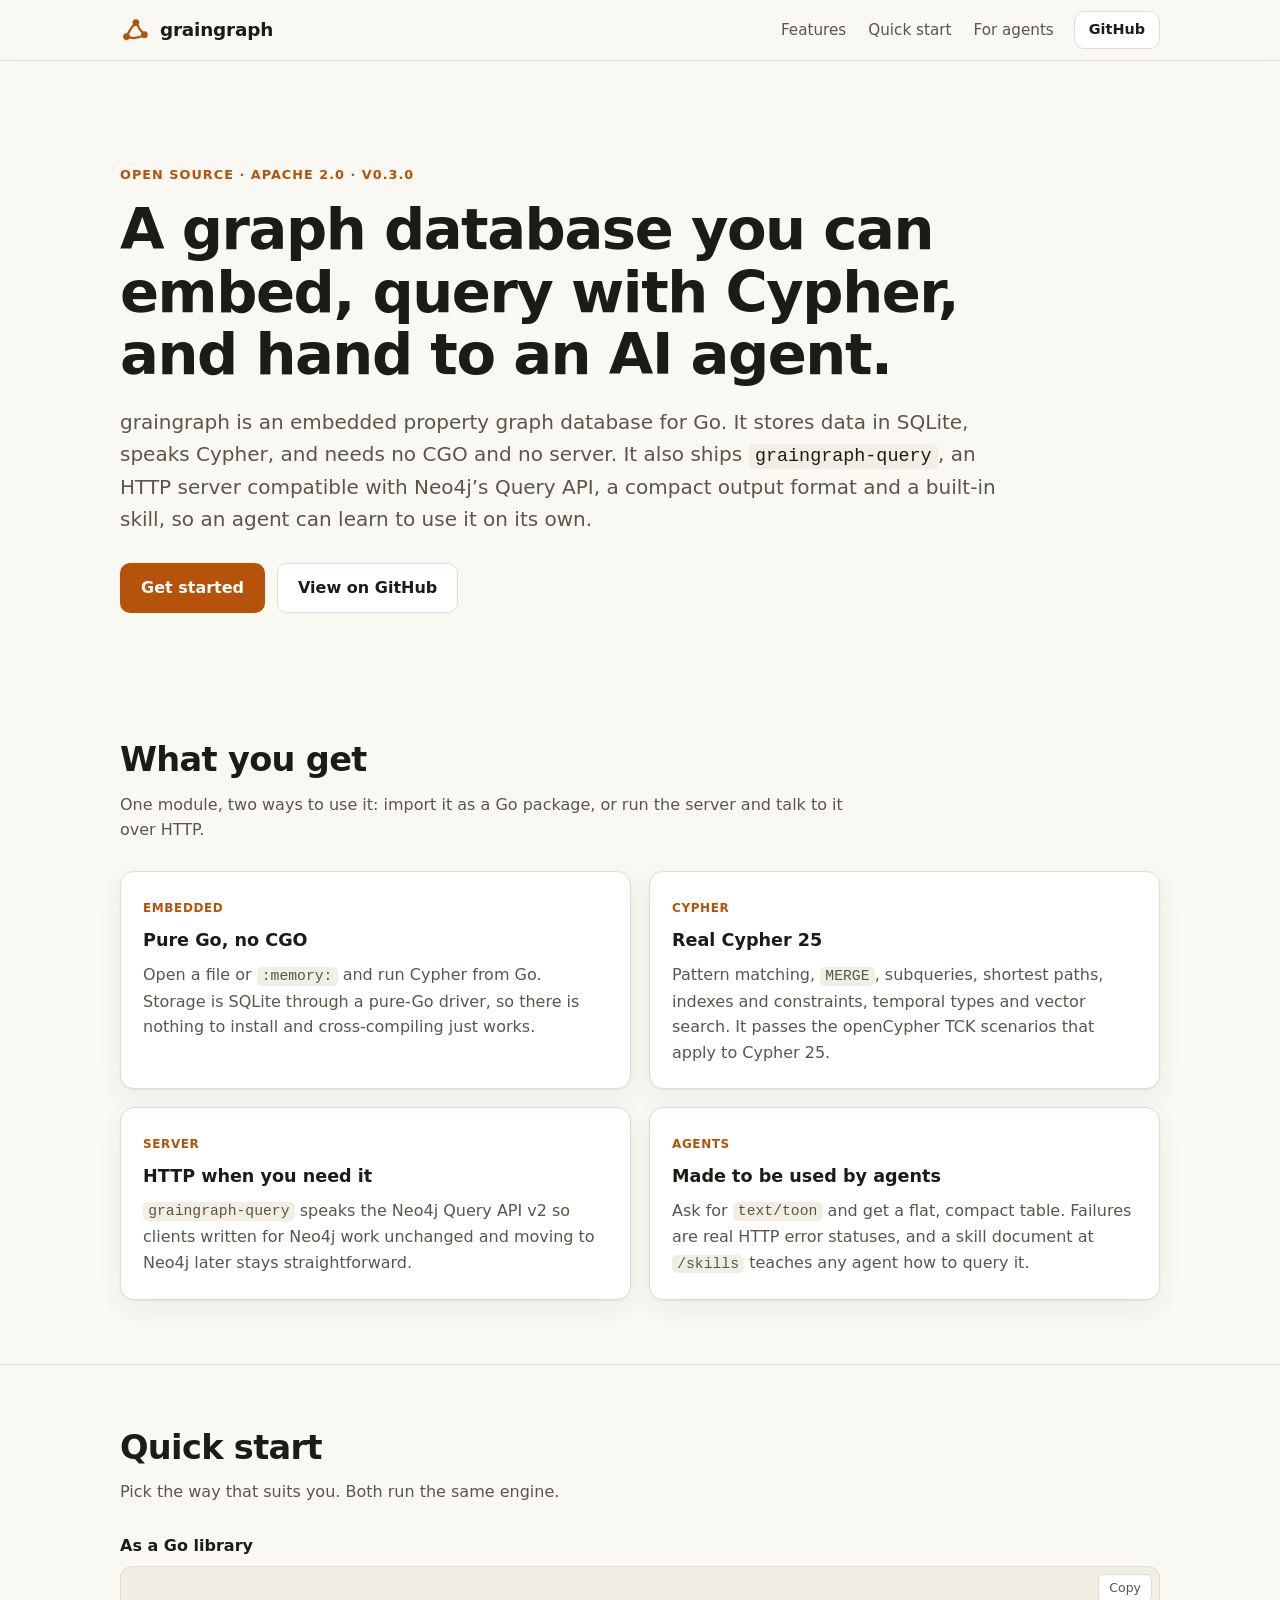
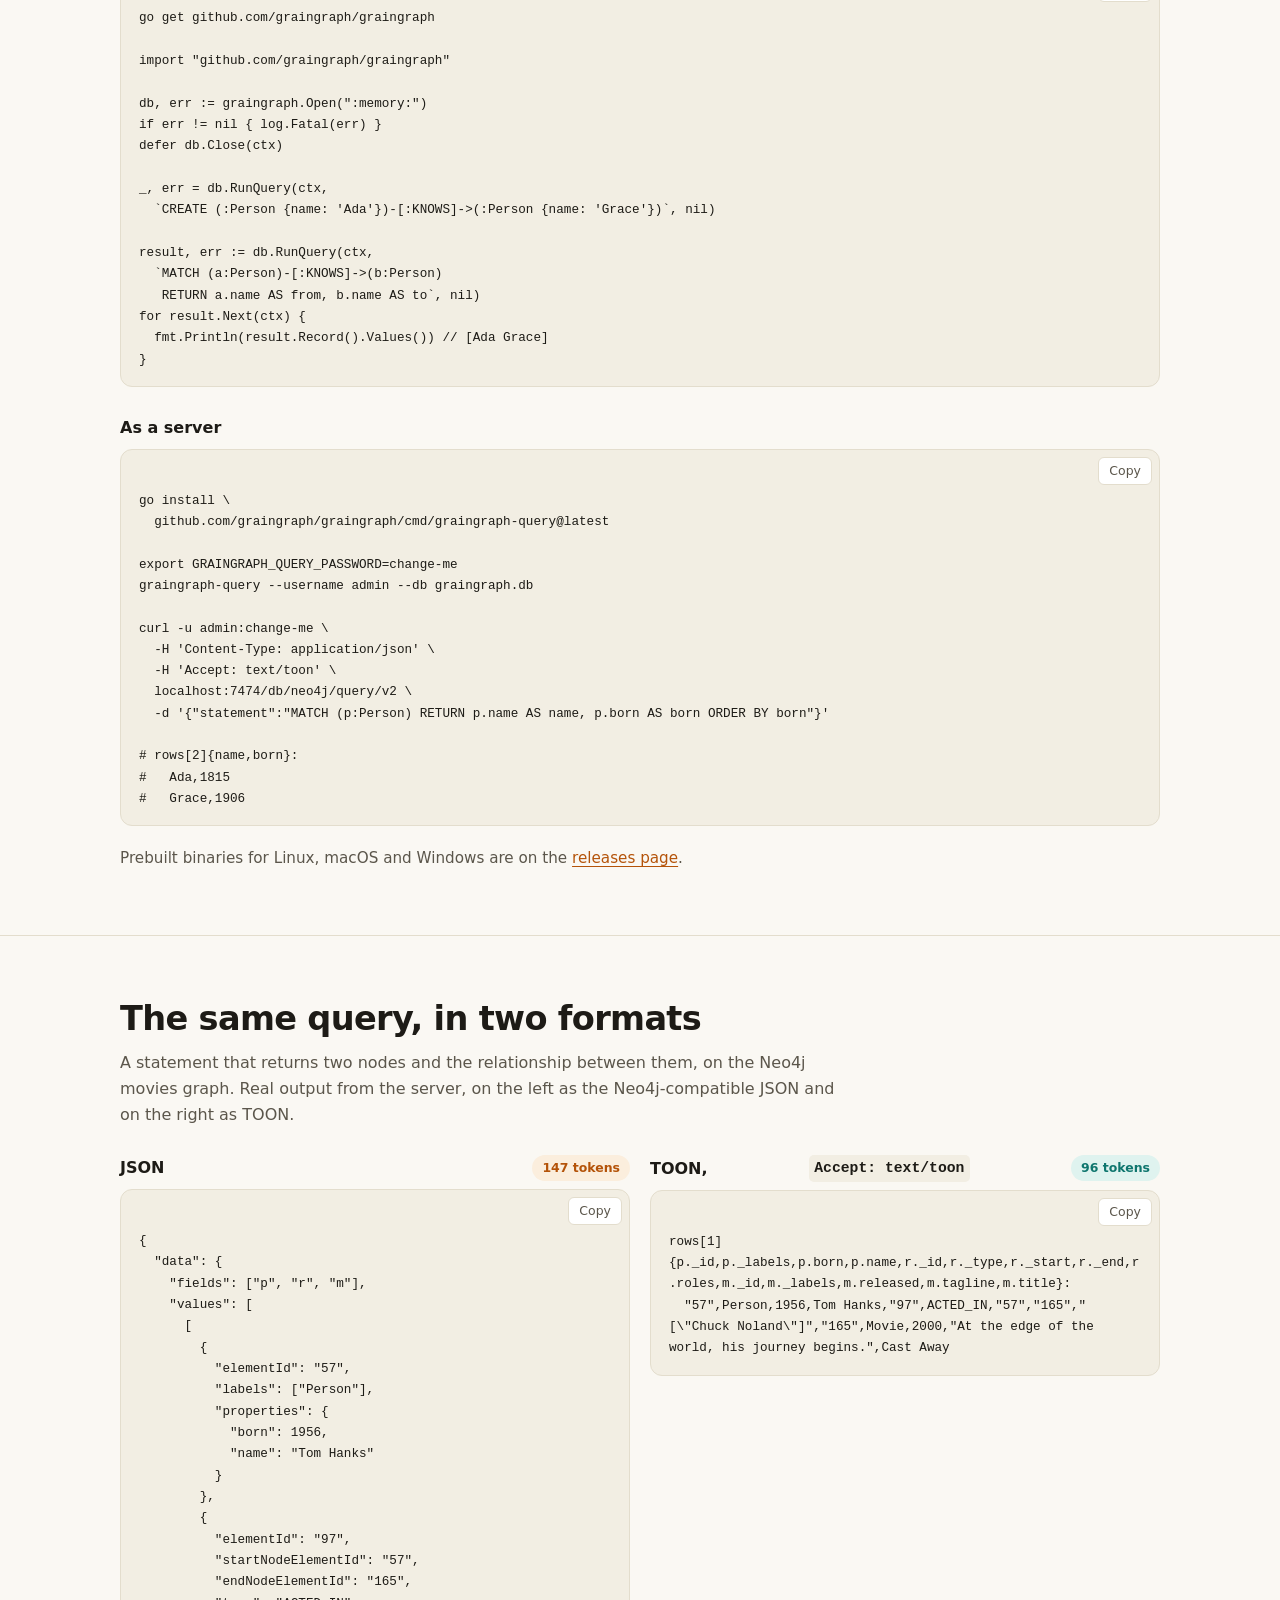
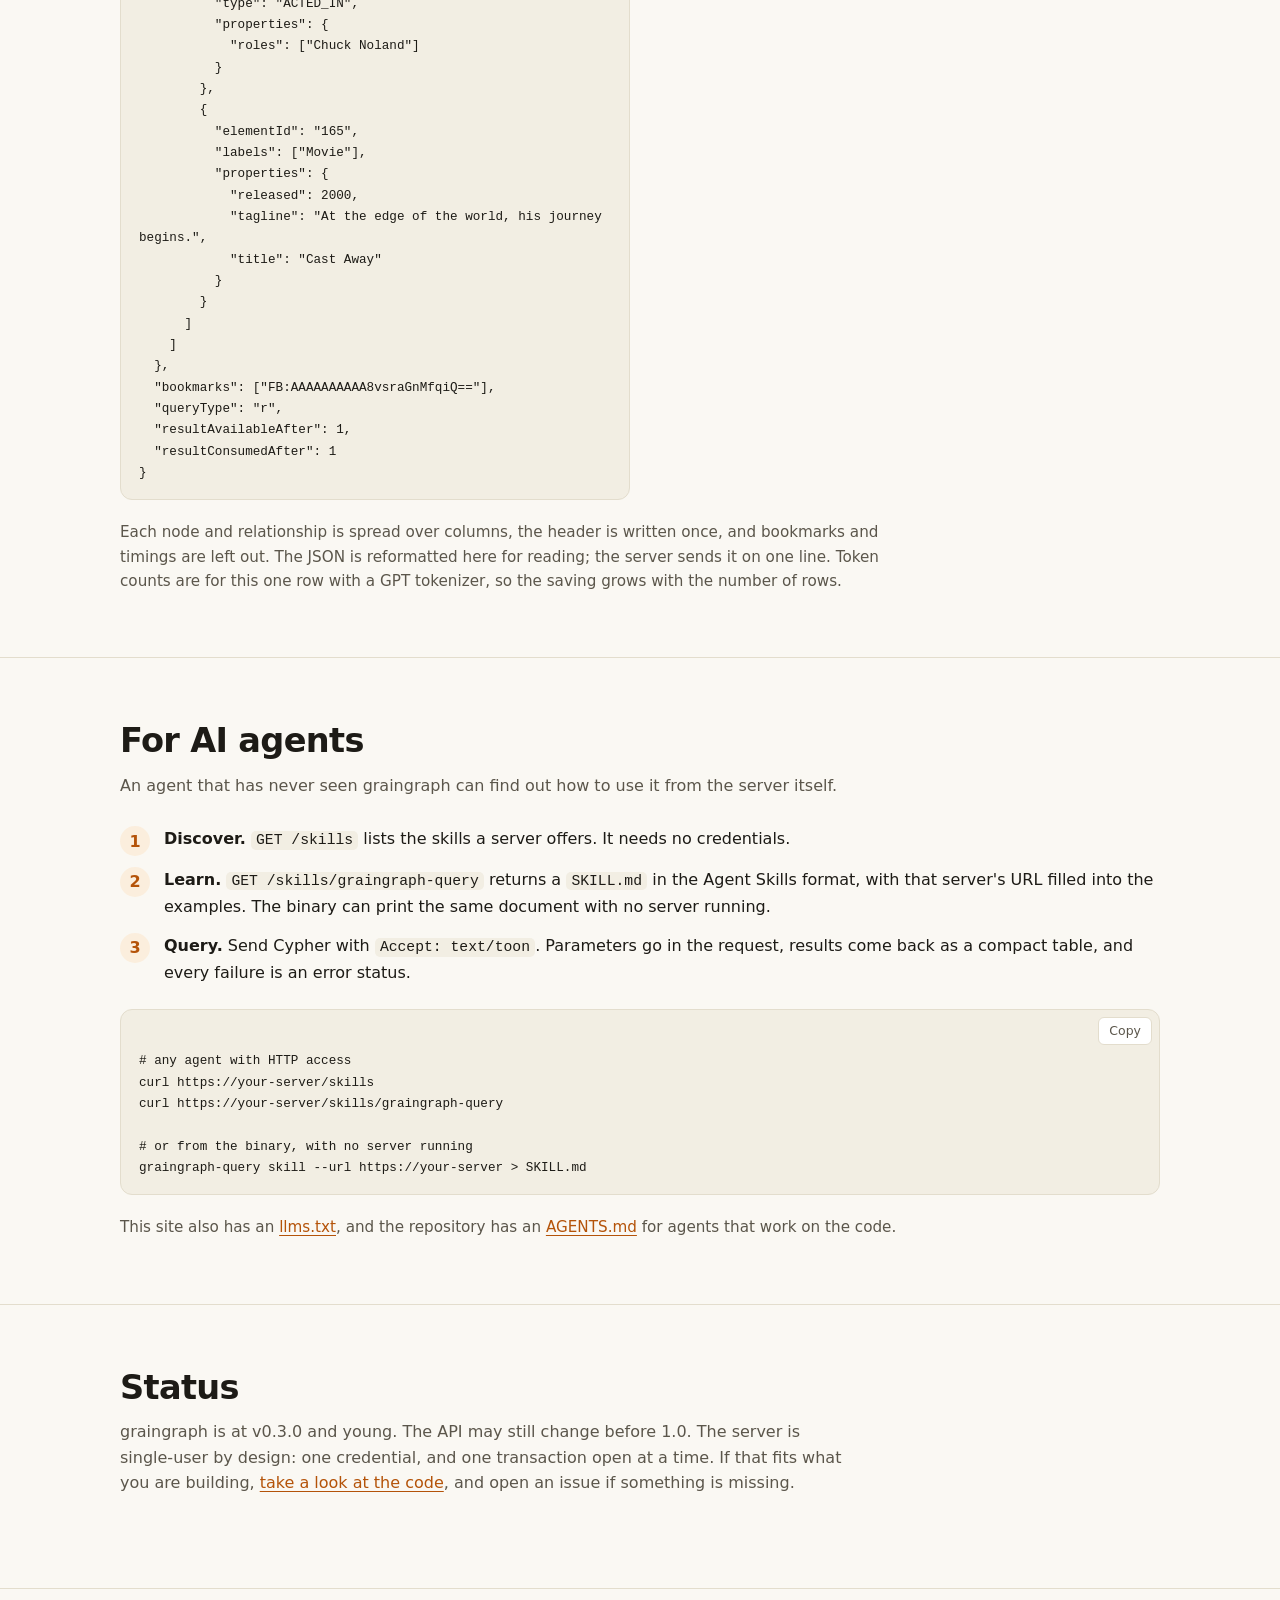
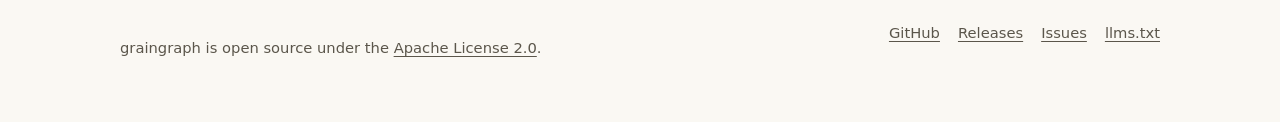
==== commit 9b861f1d: "Soften the Neo4j wording and drop the measurements section - The hero says the server is compatible " ====
--- a/index.html
+++ b/index.html
@@ -34,7 +34,6 @@
         <li><a href="#features">Features</a></li>
         <li><a href="#quick-start">Quick start</a></li>
         <li><a href="#agents">For agents</a></li>
-        <li><a href="#measured">Measured</a></li>
         <li><a class="btn secondary small" href="https://github.com/graingraph/graingraph">GitHub</a></li>
       </ul>
     </nav>
@@ -46,7 +45,7 @@
     <div class="hero">
       <p class="eyebrow">Open source &middot; Apache 2.0 &middot; v0.3.0</p>
       <h1>A graph database you can embed, query with Cypher, and hand to an AI agent.</h1>
-      <p class="lede">graingraph is an embedded property graph database for Go. It stores data in SQLite, speaks Cypher, and needs no CGO and no server. It also ships <code>graingraph-query</code>, an HTTP server with the Neo4j Query API, a compact output format and a built-in skill, so an agent can learn to use it on its own.</p>
+      <p class="lede">graingraph is an embedded property graph database for Go. It stores data in SQLite, speaks Cypher, and needs no CGO and no server. It also ships <code>graingraph-query</code>, an HTTP server compatible with Neo4j&rsquo;s Query API, a compact output format and a built-in skill, so an agent can learn to use it on its own.</p>
       <div class="cta">
         <a class="btn primary" href="#quick-start">Get started</a>
         <a class="btn secondary" href="https://github.com/graingraph/graingraph">View on GitHub</a>
@@ -71,8 +70,8 @@
         </article>
         <article class="card">
           <span class="tag">Server</span>
-          <h3>Neo4j when you need it</h3>
-          <p><code>graingraph-query</code> speaks the Neo4j Query API v2 and has been compared side by side with Neo4j 2026.07, so clients written for Neo4j work unchanged and moving to Neo4j later stays straightforward.</p>
+          <h3>HTTP when you need it</h3>
+          <p><code>graingraph-query</code> speaks the Neo4j Query API v2 so clients written for Neo4j work unchanged and moving to Neo4j later stays straightforward.</p>
         </article>
         <article class="card">
           <span class="tag">Agents</span>
@@ -206,20 +205,6 @@
       <p class="note">This site also has an <a href="llms.txt">llms.txt</a>, and the repository has an <a href="https://github.com/graingraph/graingraph/blob/main/AGENTS.md">AGENTS.md</a> for agents that work on the code.</p>
     </div>
   </section>
-
-  <section id="measured">
-    <div class="wrap">
-      <h2>Measured, with the caveats</h2>
-      <p class="sub">We compared the compact format against JSON and the server against a real Neo4j.</p>
-      <div class="stats">
-        <div class="stat"><p class="big">60%</p><p>of the tokens of plain JSON, across 49 queries on the Neo4j movies graph. About half for nodes and relationships.</p></div>
-        <div class="stat"><p class="big">98.4% vs 98.4%</p><p>of questions answered correctly from JSON and from TOON results, by Haiku and Sonnet, 192 questions each on the movies graph.</p></div>
-        <div class="stat"><p class="big">72 / 72</p><p>side-by-side compatibility checks against Neo4j 2026.07 pass. The differences that remain are documented.</p></div>
-      </div>
-      <p class="note">These are small experiments on one dataset, with two models and one run per question. The accuracy result means no loss was measurable, not that TOON is better. The <a href="https://github.com/graingraph/graingraph#token-cost-and-accuracy">README</a> has the method, the limits and the known differences from Neo4j.</p>
-    </div>
-  </section>
-
   <section id="status">
     <div class="wrap">
       <h2>Status</h2>
--- a/style.css
+++ b/style.css
@@ -108,12 +108,6 @@
 .pill.teal { background: var(--teal-soft); color: var(--teal); }
 .note { color: var(--muted); font-size: .95rem; max-width: 52em; margin: 20px 0 0; }
 
-/* stats */
-.stats { display: grid; grid-template-columns: repeat(auto-fit, minmax(min(100%, 280px), 1fr)); gap: 18px; margin-bottom: 20px; }
-.stat { background: var(--surface); border: 1px solid var(--border); border-radius: 14px; padding: 22px; }
-.stat .big { font-size: clamp(2rem, 4vw, 2.7rem); font-weight: 800; letter-spacing: -.03em; line-height: 1.1; color: var(--accent); margin: 0 0 6px; }
-.stat p { margin: 0; color: var(--muted); font-size: .95rem; }
-
 .steps { counter-reset: s; list-style: none; padding: 0; margin: 0 0 24px; display: grid; gap: 14px; }
 .steps li { counter-increment: s; position: relative; padding-left: 44px; }
 .steps li::before { content: counter(s); position: absolute; left: 0; top: 0; width: 30px; height: 30px; display: grid; place-items: center; border-radius: 50%; background: var(--accent-soft); color: var(--accent); font-weight: 700; }
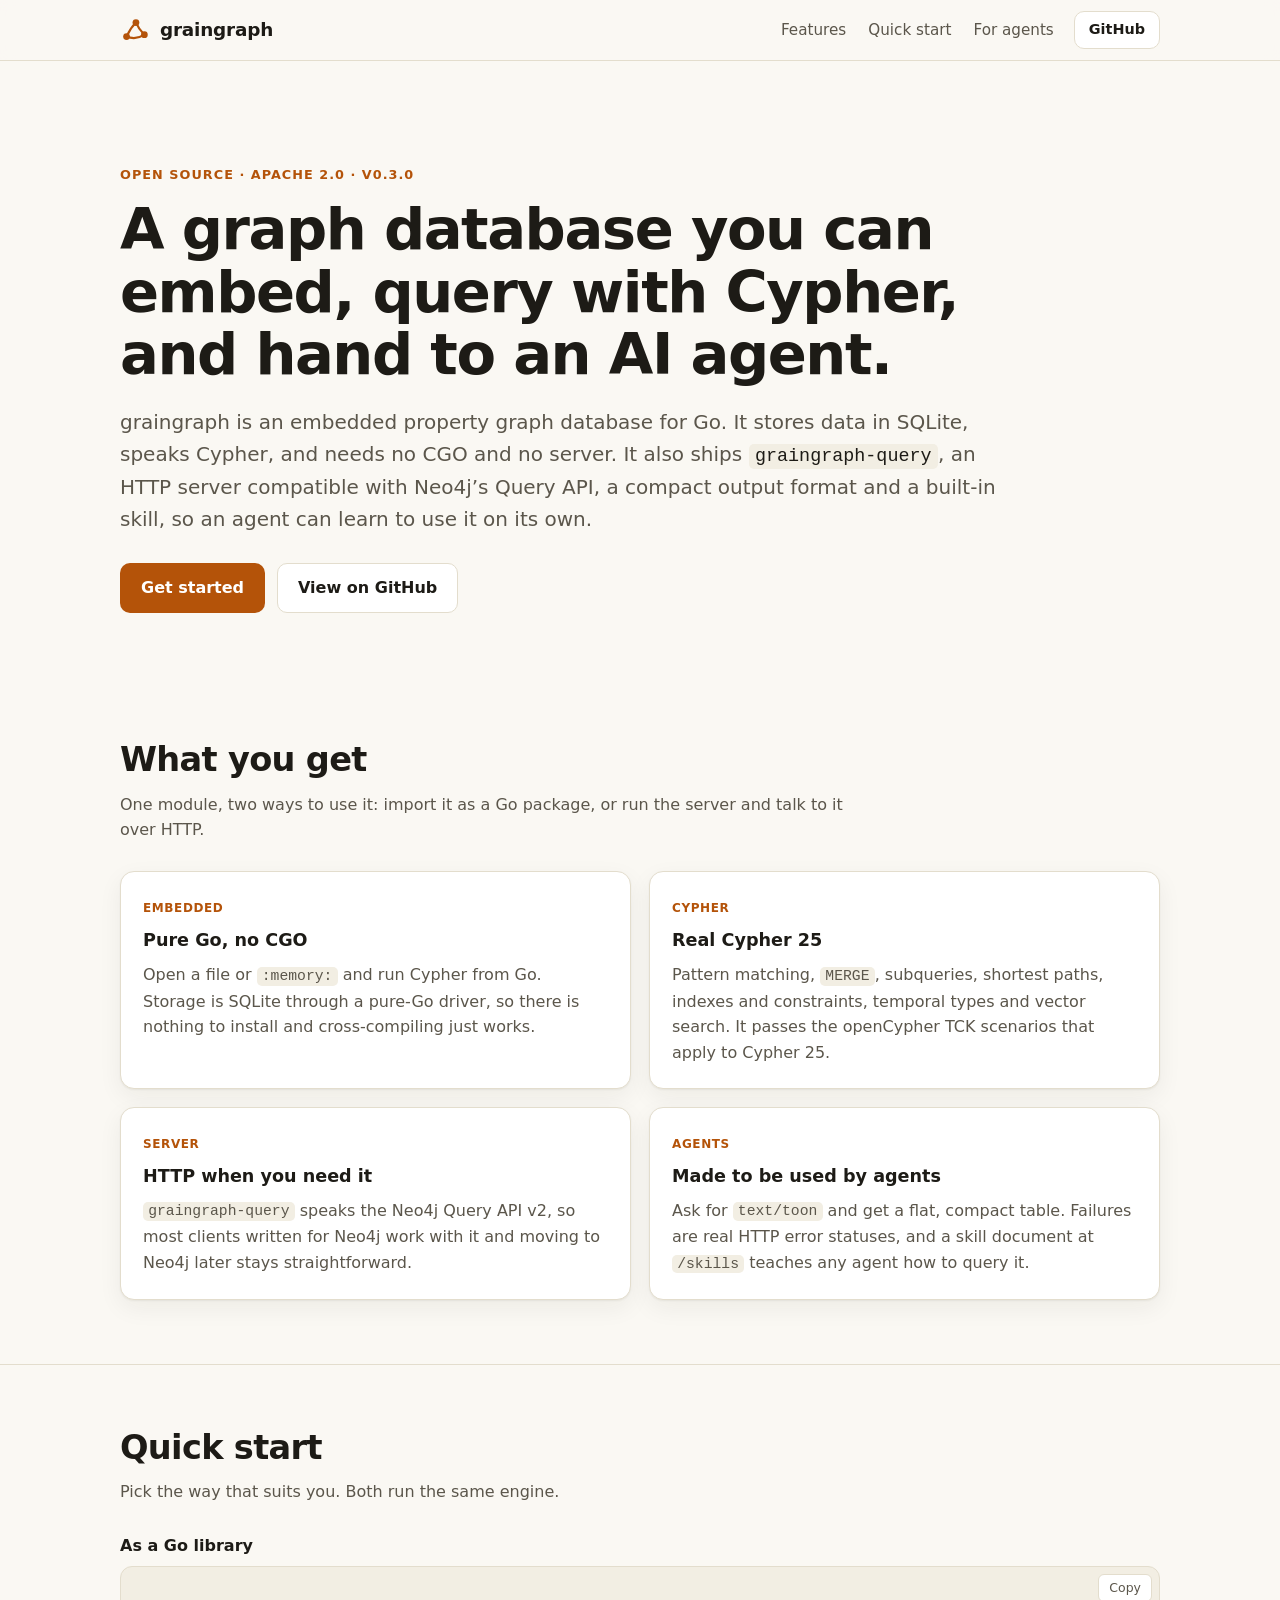
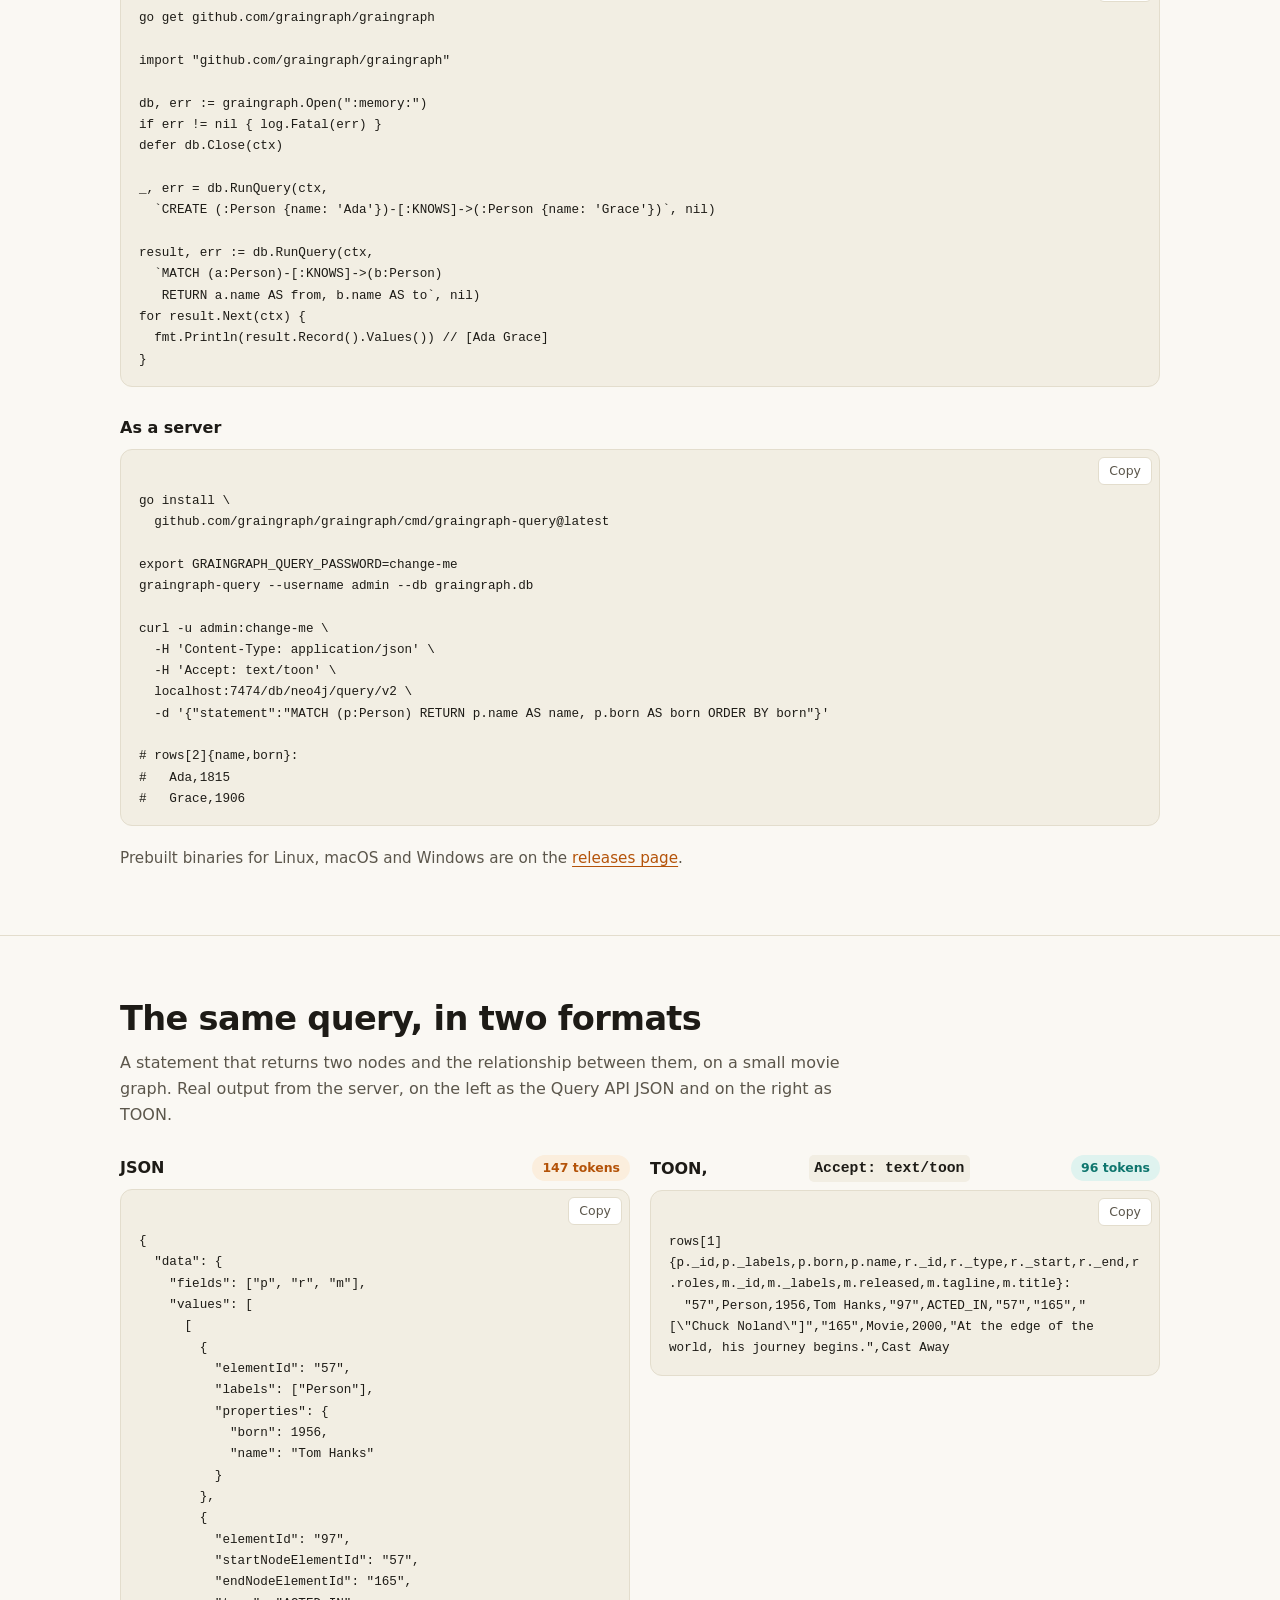
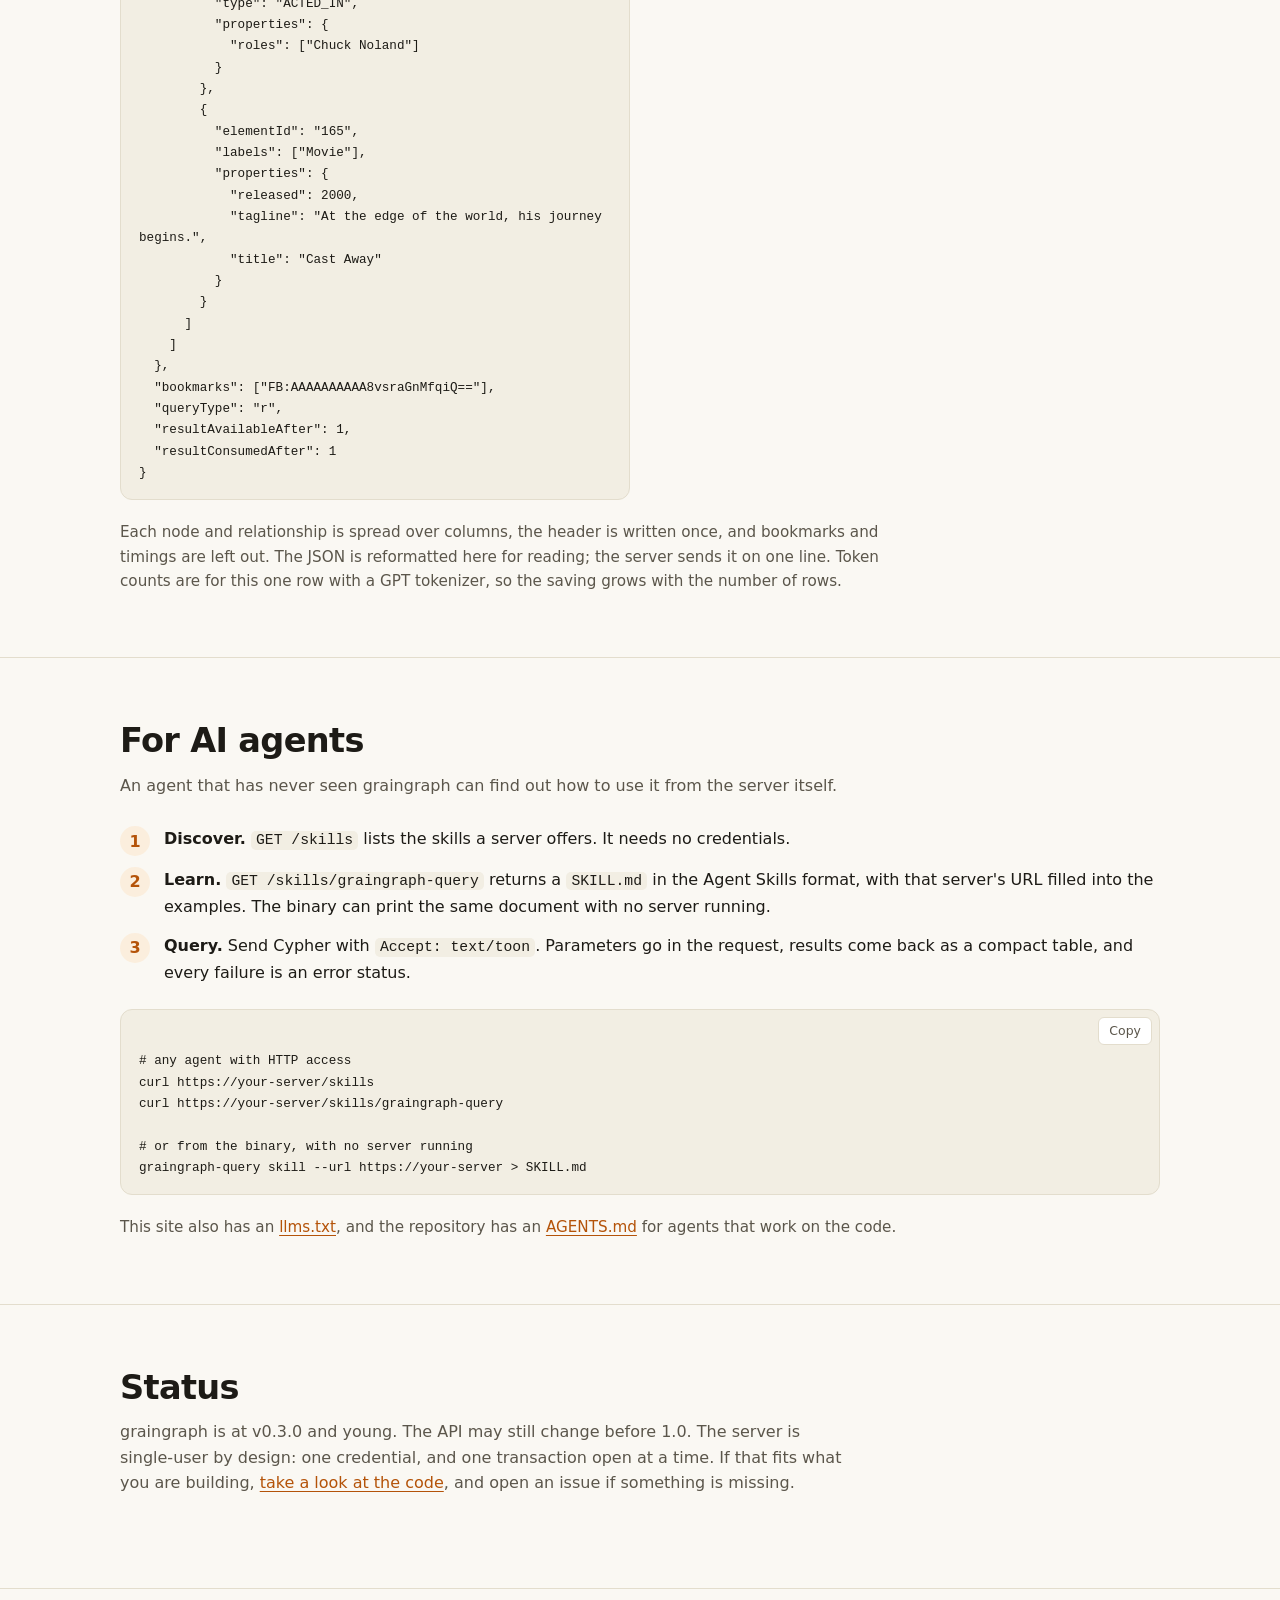
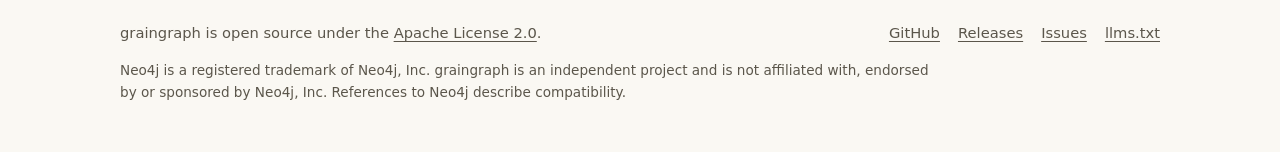
==== commit 0c8d513b: "Soften the Neo4j mentions further and add a trademark notice - The page title and social preview no " ====
--- a/index.html
+++ b/index.html
@@ -3,15 +3,15 @@
 <head>
 <meta charset="utf-8">
 <meta name="viewport" content="width=device-width, initial-scale=1">
-<title>graingraph: embedded graph database for Go, Neo4j-compatible</title>
-<meta name="description" content="graingraph is an embedded property graph database for Go: Cypher over SQLite, no CGO. It also ships graingraph-query, a Neo4j Query API server with compact output and a built-in skill for AI agents.">
+<title>graingraph: embedded graph database for Go</title>
+<meta name="description" content="An embedded property graph database for Go: Cypher over SQLite, no CGO. Includes graingraph-query, an HTTP server compatible with Neo4j's Query API, with compact output and a built-in skill for AI agents.">
 <link rel="canonical" href="https://graingraph.com/">
 <link rel="icon" href="favicon.svg" type="image/svg+xml">
 <meta name="theme-color" content="#faf8f3" media="(prefers-color-scheme: light)">
 <meta name="theme-color" content="#14130f" media="(prefers-color-scheme: dark)">
 <meta property="og:type" content="website">
 <meta property="og:title" content="graingraph: embedded graph database for Go">
-<meta property="og:description" content="Cypher over SQLite for Go, plus a Neo4j-compatible server with compact output and a built-in skill for AI agents.">
+<meta property="og:description" content="Cypher over SQLite for Go, plus an HTTP server compatible with Neo4j's Query API, with compact output and a built-in skill for AI agents.">
 <meta property="og:url" content="https://graingraph.com/">
 <meta name="twitter:card" content="summary">
 <link rel="stylesheet" href="style.css">
@@ -71,7 +71,7 @@
         <article class="card">
           <span class="tag">Server</span>
           <h3>HTTP when you need it</h3>
-          <p><code>graingraph-query</code> speaks the Neo4j Query API v2 so clients written for Neo4j work unchanged and moving to Neo4j later stays straightforward.</p>
+          <p><code>graingraph-query</code> speaks the Neo4j Query API v2, so most clients written for Neo4j work with it and moving to Neo4j later stays straightforward.</p>
         </article>
         <article class="card">
           <span class="tag">Agents</span>
@@ -133,7 +133,7 @@
   <section id="same-query">
     <div class="wrap">
       <h2>The same query, in two formats</h2>
-      <p class="sub">A statement that returns two nodes and the relationship between them, on the Neo4j movies graph. Real output from the server, on the left as the Neo4j-compatible JSON and on the right as TOON.</p>
+      <p class="sub">A statement that returns two nodes and the relationship between them, on a small movie graph. Real output from the server, on the left as the Query API JSON and on the right as TOON.</p>
       <div class="two">
         <div>
           <p class="label">JSON <span class="pill">147 tokens</span></p>
@@ -222,6 +222,7 @@
       <li><a href="https://github.com/graingraph/graingraph/issues">Issues</a></li>
       <li><a href="llms.txt">llms.txt</a></li>
     </ul>
+    <p class="legal">Neo4j is a registered trademark of Neo4j, Inc. graingraph is an independent project and is not affiliated with, endorsed by or sponsored by Neo4j, Inc. References to Neo4j describe compatibility.</p>
   </div>
 </footer>
 </body>
--- a/style.css
+++ b/style.css
@@ -118,6 +118,8 @@
 footer ul { display: flex; flex-wrap: wrap; gap: 8px 18px; list-style: none; padding: 0; margin: 0; }
 footer a { color: var(--muted); }
 footer a:hover { color: var(--text); }
+footer p { margin: 0; }
+footer .legal { flex-basis: 100%; margin: 4px 0 0; font-size: .85rem; max-width: 60em; }
 
 @media (max-width: 560px) {
   .wrap { padding: 0 16px; }
